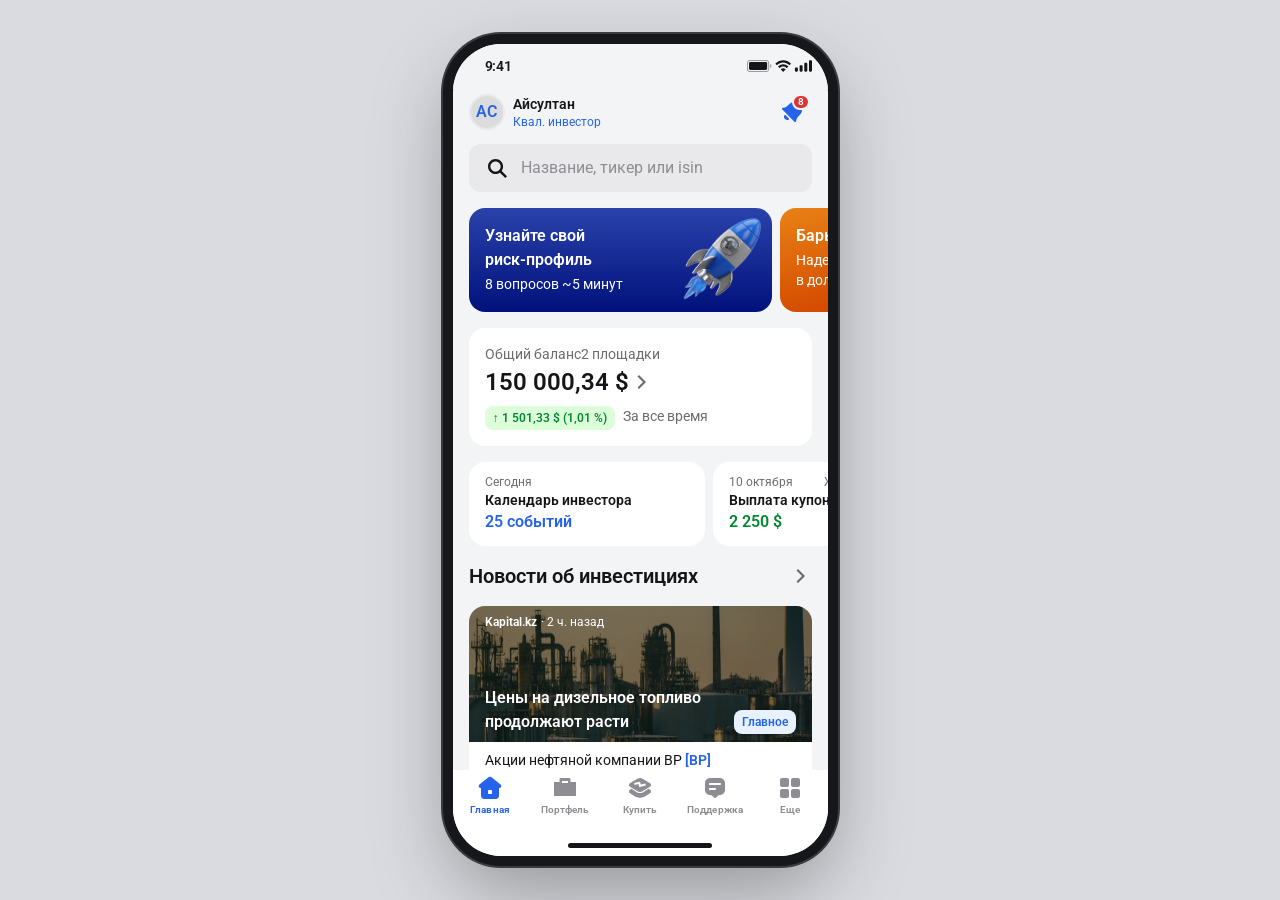
==== index.html @ 7857bdee "Update prototype 2026-11-06 11:50" ====
<!doctype html>
<html lang="ru">
<head>
<meta charset="utf-8">
<meta name="robots" content="noindex, nofollow, noarchive">
<meta name="viewport" content="width=device-width, initial-scale=1, viewport-fit=cover">
<title>N1broker — прототип</title>
<link rel="preconnect" href="https://fonts.googleapis.com">
<link rel="preconnect" href="https://fonts.gstatic.com" crossorigin>
<link href="https://fonts.googleapis.com/css2?family=Roboto:wght@400;600&display=swap" rel="stylesheet">
<link rel="stylesheet" href="styles.css">
</head>
<body>
<div class="phone">
  <div class="statusbar"><span class="time">9:41</span><img src="assets/imgFrame1.svg" width="64.6" height="11.3" alt=""></div>
  <main class="screens" id="screens">
    <section class="screen" id="screen-home"></section>
    <section class="screen" id="screen-portfolio" hidden></section>
    <section class="screen" id="screen-buy" hidden></section>
    <section class="screen cat-page" id="screen-catalog" hidden></section>
    <section class="screen news-page" id="screen-news" hidden></section>
    <section class="screen search-page" id="screen-search" hidden></section>
    <section class="screen art-page" id="screen-article" hidden></section>
    <section class="screen note-page" id="screen-note" hidden></section>
    <section class="screen note-page" id="screen-stock" hidden></section>
    <div class="pf-nav" id="pf-nav" aria-hidden="true"></div>
  </main>
  <nav class="bottomnav"><div class="tabs" id="tabs"></div><div class="home-ind"></div></nav>
  <div class="snack" id="snack" role="status" aria-live="polite" hidden></div>
  <div class="sheet-scrim" id="sheet-scrim" hidden></div>
  <div class="sheet" id="sheet" role="dialog" aria-modal="true" aria-label="Торговая площадка" hidden></div>
</div>
<script src="data.js"></script>
<script src="news-data.js"></script>
<script src="search-data.js"></script>
<script src="buy-data.js"></script>
<script src="catalog-data.js"></script>
<script src="collections-data.js"></script>
<script src="article-data.js"></script>
<script src="note-data.js"></script>
<script src="stock-data.js"></script>
<script src="app.js"></script>
</body>
</html>
---- styles.css ----
/* Ultima tokens (Tokens ~ Ultima, Light). Источник: get_variable_defs узла 95:10583 */
:root {
  --content-primary: #161519;
  --content-secondary: #6b6b70;
  --content-tertiary: #8d8d93;
  --content-action: #2563eb;
  --content-success: #008831;
  --content-negative: #db3434;
  --content-white: #ffffff;
  --bg-main: #ffffff;
  --bg-primary: #f3f4f5;
  --bg-secondary: #e9e9eb;
  --bg-success: #008831;
  --bg-success-light: #dcffd9;
  --bg-negative: #db3434;
  --bg-negative-light: #fff0f0;
  --bg-action-light: #e8f2fe;
  --stroke-primary: #f3f4f5;
  --stroke-secondary: #e9e9eb;
  --purple-light: #f3ebff;
  --magenta-light: #fdecef;
  --darker-60: #12121299;
  --r-xs: 8px; --r-m: 12px; --r-l: 16px; --r-3xl: 32px;
  --p-2xs: 4px; --p-xs: 8px; --p-m: 12px; --p-l: 16px;
}

* { box-sizing: border-box; margin: 0; padding: 0; -webkit-tap-highlight-color: transparent; }
html, body { height: 100%; }
body {
  font-family: 'Roboto', -apple-system, 'Helvetica Neue', Arial, sans-serif;
  color: var(--content-primary);
  background: #d9dbe0;
  display: flex; align-items: center; justify-content: center;
  -webkit-font-smoothing: antialiased;
}
img { display: block; }
button { font: inherit; color: inherit; background: none; border: 0; text-align: inherit; cursor: pointer; }

/* Типографика: Heading/M, Body/*, Caption/S */
.t-h-m  { font: 600 20px/28px Roboto, sans-serif; }
.t-h-l  { font: 600 24px/32px Roboto, sans-serif; }
.t-b-l-sb { font: 600 18px/28px Roboto, sans-serif; }
.t-b-m-sb { font: 600 16px/24px Roboto, sans-serif; }
.t-b-m  { font: 400 16px/24px Roboto, sans-serif; }
.t-b-s-sb { font: 600 14px/20px Roboto, sans-serif; }
.t-b-s  { font: 400 14px/20px Roboto, sans-serif; }
.t-c-s  { font: 400 12px/16px Roboto, sans-serif; }
.t-c-s-sb { font: 600 12px/16px Roboto, sans-serif; }

/* Рамка телефона (ноутбук) */
.phone {
  position: relative; width: 375px; height: 812px; background: var(--bg-primary);
  border-radius: 48px; overflow: hidden;
  box-shadow: 0 0 0 10px #16171a, 0 0 0 12px #3a3b40, 0 30px 80px rgba(0,0,0,.35);
}
.statusbar {
  position: absolute; z-index: 5; top: 0; left: 0; width: 375px; height: 44px;
  display: flex; align-items: center; justify-content: space-between;
  padding: 0 16px 0 32px; background: var(--bg-primary); box-shadow: 0 1px 0 var(--bg-primary);
  transition: background-color .2s ease, box-shadow .2s ease;
}
.phone.hdr-on .statusbar { background: var(--bg-main); box-shadow: 0 1px 0 var(--bg-main); }
.statusbar .time { font: 600 14px/normal -apple-system, 'SF Pro Text', Roboto, sans-serif; letter-spacing: -.28px; }
.screens { position: absolute; inset: 44px 0 86px 0; }
.screen { position: absolute; inset: 0; overflow-y: auto; overflow-x: hidden; scrollbar-width: none; overscroll-behavior: contain; }
.screen::-webkit-scrollbar, .hscroll::-webkit-scrollbar { display: none; }

/* Нажатие */
.tap { transition: opacity .12s; }
.tap:active { opacity: .7; }

/* Горизонтальные ленты */
.hscroll { display: flex; overflow-x: auto; overflow-y: hidden; overscroll-behavior-x: contain; scrollbar-width: none; padding-inline: var(--p-l); }
.hscroll::after { content: ''; flex: 0 0 var(--p-l); margin-left: -1px; } /* правый отступ конца ленты */
.hscroll.dragging { cursor: grabbing; user-select: none; }
.hscroll.dragging * { pointer-events: none; }

/* Profile bar */
.profile-bar { display: flex; align-items: center; justify-content: space-between; padding: 4px 16px; height: 48px; }
.profile-info { display: flex; align-items: center; gap: 8px; }
.avatar { position: relative; width: 36px; height: 36px; }
.avatar img { position: absolute; inset: 0; width: 36px; height: 36px; }
.avatar span { position: absolute; left: 7px; top: 6px; font: 600 16px/24px Roboto; color: var(--content-action); }
.profile-name { font: 600 14px/20px Roboto; white-space: nowrap; }
.profile-role { font: 400 12px/16px Roboto; color: var(--content-action); white-space: nowrap; }
.bell { position: relative; width: 40px; height: 40px; display: flex; align-items: center; justify-content: center; padding: 0 3px; }
.bell img { width: 24px; height: 24px; }
.badge {
  position: absolute; left: 20px; top: 2px; min-width: 18px; height: 16px; padding: 0 4px;
  background: var(--bg-negative); border: 2px solid var(--stroke-primary); border-radius: 12px;
  color: var(--content-white); font: 600 10px/12px Roboto; letter-spacing: .6px; text-align: center; text-transform: uppercase;
}

/* Search */
.search-row { position: sticky; top: 0; z-index: 4; padding: 8px 16px; background: var(--bg-primary); box-shadow: 0 -1px 0 var(--bg-primary), 0 1px 0 var(--bg-primary); }
.search {
  display: flex; align-items: center; gap: 12px; padding: 12px 16px; background: var(--bg-secondary); border-radius: var(--r-m); /* токен поля поиска: BG/Secondary */
}
.search img { width: 24px; height: 24px; flex: none; }
.search input {
  flex: 1; min-width: 0; border: 0; outline: 0; background: none; font: 400 16px/24px Roboto; color: var(--content-primary);
}
.search input::placeholder { color: var(--content-tertiary); opacity: 1; }

/* Banners */
.banners { gap: 8px; padding-block: 8px; }
.main-banner { position: relative; flex: none; width: 303px; height: 104px; border-radius: var(--r-l); overflow: hidden; color: #fff; display: block; }
.main-banner .bg { position: absolute; inset: 0; }
.main-banner .row { position: absolute; inset: 0; display: flex; }
.main-banner .text { flex: 1; min-width: 0; padding: 16px; display: flex; flex-direction: column; gap: 2px; }
.main-banner .text b { font: 600 16px/24px Roboto; width: 180px; }
.main-banner .text span { font: 400 14px/20px Roboto; }
.main-banner .img { width: 96px; height: 104px; padding: 8px; flex: none; display: flex; align-items: center; justify-content: center; }
.main-banner .img div { position: relative; flex: none; width: 96px; height: 96px; overflow: hidden; }
.main-banner .img img { position: absolute; max-width: none; }

/* Cards */
.section-pad { padding: 8px 16px; }
.card { background: var(--bg-main); border-radius: var(--r-l); overflow: hidden; }
.balance { padding: 16px; display: flex; flex-direction: column; gap: 0; width: 100%; text-align: left; }
.balance .l1 { display: flex; justify-content: space-between; color: var(--content-secondary); font: 400 14px/20px Roboto; }
.balance .l2 { display: flex; justify-content: space-between; align-items: center; margin-top: 2px; }
.balance .l3 { margin-top: 8px; }
.balance .l2 img { width: 24px; height: 24px; }
.balance .l3 { display: flex; gap: 8px; align-items: flex-start; }
.balance .l3 .t-b-s { color: var(--content-secondary); }

.tag { display: inline-flex; align-items: center; height: 24px; padding: 4px 8px; border-radius: var(--r-xs); font: 600 12px/16px Roboto; white-space: nowrap; }
.tag.success { background: var(--bg-success-light); color: var(--content-success); }
.tag.negative { background: var(--bg-negative-light); color: var(--content-negative); }
.tag.info { background: var(--bg-action-light); color: var(--content-action); }

.events { gap: 8px; padding-block: 8px; }
.event { flex: none; width: 236px; padding: 12px 16px; display: block; text-align: left; }
.event .m { display: flex; justify-content: space-between; color: var(--content-secondary); font: 400 12px/16px Roboto; white-space: nowrap; }
.event .t { font: 600 14px/20px Roboto; }
.event .v { font: 600 16px/24px Roboto; }

/* Заголовок секции */
.header { display: flex; align-items: center; gap: 8px; padding: 8px 16px; min-height: 44px; width: 100%; text-align: left; }
.header h2 { flex: 1; font: 600 20px/28px Roboto; }
.header img { width: 24px; height: 24px; }

/* Купить */
.menu2 { display: flex; gap: 8px; padding: 8px 16px; }
.mcell { flex: 1; min-width: 0; display: flex; gap: 16px; padding: 12px; text-align: left; align-items: center; }
.mcell b { flex: 1; font: 600 14px/20px Roboto; }
.vb { position: relative; flex: none; width: 48px; height: 48px; }
.vb img { width: 48px; height: 48px; display: block; }
.vb i { position: absolute; left: 12px; top: 12px; width: 24px; height: 24px; background: var(--content-action); -webkit-mask: var(--ic) center / contain no-repeat; mask: var(--ic) center / contain no-repeat; }
.hero-prod { position: relative; display: flex; flex-direction: column; gap: 16px; width: 100%; padding: 16px; border-radius: var(--r-l); overflow: hidden; text-align: left; color: #fff;
  background: linear-gradient(0deg, #000c27, #00030a), #002b50; }
.hero-prod::after { content: ''; position: absolute; inset: 0; background: linear-gradient(to top, #000 20%, rgba(0,0,0,0) 39%); pointer-events: none; }
.hero-prod .art { position: absolute; left: 329.5px; top: -40.5px; width: 178px; height: 252px; max-width: none; transform: scaleX(-1); transform-origin: left top; }
.hero-prod .top, .hero-prod .bot { position: relative; z-index: 2; display: flex; align-items: center; gap: 16px; }
.hero-prod .l, .hero-prod .r { flex: 1; display: flex; flex-direction: column; gap: 2px; }
.hero-prod .r { align-items: flex-end; text-align: right; }
.hero-prod .top b { font: 600 16px/24px Roboto; }
.hero-prod .top span span, .hero-prod .l > span, .hero-prod .r > span { font: 400 14px/20px Roboto; }
.hero-prod .tg { display: flex; align-items: center; gap: 8px; padding: 4px 8px; border-radius: var(--r-xs); background: rgba(255,255,255,.3); font: 600 12px/16px Roboto; white-space: nowrap; }
.hero-prod .tg i { width: 16px; height: 16px; background: #fff; -webkit-mask: var(--ic) center / contain no-repeat; mask: var(--ic) center / contain no-repeat; }
.hero-prod .bot b { flex: 1; text-align: right; font: 600 14px/20px Roboto; }
.buy-chips { gap: 10px; padding-block: 4px; }
.buy-chip { flex: none; padding: 8px 12px; border-radius: var(--r-3xl); background: var(--bg-main); font: 400 14px/20px Roboto; color: var(--content-primary); white-space: nowrap; }
.buy-chip.selected { background: var(--content-action); color: #fff; }
.pc-wrap { padding: 8px 16px; }
.pcard { display: flex; gap: 16px; width: 100%; padding: 16px; text-align: left; }
.pcard .pl .logo, .pcard .pl img.logo { width: 48px; height: 48px; display: block; flex: none; }
.pcard .pl .tile { display: flex; align-items: center; justify-content: center; border-radius: var(--r-m); overflow: hidden; }
.pcard .pl .tile img { width: 100%; height: 100%; object-fit: contain; }
.pcard .pd { flex: 1; min-width: 0; display: flex; flex-direction: column; justify-content: center; gap: 2px; }
.pcard .pd > span { display: flex; justify-content: space-between; gap: 16px; align-items: center; }
.pcard .r1 b { font: 600 16px/24px Roboto; }
.pcard .r1 b.y { color: var(--content-success); white-space: nowrap; }
.pcard .r2 { font: 400 14px/20px Roboto; color: var(--content-secondary); }
.pcard .r2 span:last-child, .pcard .r3 span:last-child { white-space: nowrap; }
.pcard .r3 { font: 400 12px/16px Roboto; color: var(--content-secondary); }
.pcard .r3 .th { color: var(--content-action); }
.recent { padding: 0 16px; }
.recent .list { padding: 8px 0; }

/* Каталог бумаг */
.screen.cat-page { overflow: hidden; background: var(--bg-main); }
.phone.cat-on .statusbar { background: var(--bg-main); box-shadow: 0 1px 0 var(--bg-main); }
.cat-nav { position: absolute; z-index: 4; top: 0; left: 0; right: 0; height: 48px; padding: 12px 16px; display: flex; align-items: center; background: var(--bg-main); }
.cat-nav .back { flex: 1; display: flex; align-items: center; }
.cat-nav .back i { width: 24px; height: 24px; background: var(--content-primary); -webkit-mask: url(assets/chevron-back.svg) center / contain no-repeat; mask: url(assets/chevron-back.svg) center / contain no-repeat; }
.cat-nav .ttl, .cat-nav .rt, .cat-title { will-change: opacity, transform; }
.cat-nav .ttl { flex: 1; text-align: center; font: 600 16px/24px Roboto; white-space: nowrap; opacity: clamp(0, calc((var(--p, 0) - .4) * 1.67), 1); transform: translateY(calc((1 - var(--p, 0)) * 10px)); }
.cat-nav .rt { flex: 1; display: flex; justify-content: flex-end; align-items: center; gap: 8px; font: 600 14px/20px Roboto; color: var(--content-action); opacity: clamp(0, calc((var(--p, 0) - .4) * 1.67), 1); transform: translateY(calc((1 - var(--p, 0)) * 10px)); pointer-events: none; }
.cat-nav .rt i { width: 24px; height: 24px; background: var(--content-action); -webkit-mask: url(assets/catalog/chev-down.svg) center / contain no-repeat; mask: url(assets/catalog/chev-down.svg) center / contain no-repeat; }
.screen.cat-page { --p: 0; }
.cat-nav.on .rt { pointer-events: auto; }
.cat-sticky { position: absolute; z-index: 3; top: 48px; left: 0; right: 0; height: 64px; padding: 8px 16px; background: var(--bg-main);
  transform: translateY(-100%); visibility: hidden; transition: transform .26s cubic-bezier(.2, .8, .2, 1), visibility 0s linear .26s; }
.cat-sticky.show { transform: none; visibility: visible; transition: transform .26s cubic-bezier(.2, .8, .2, 1), visibility 0s; }
.cat-scroll { position: absolute; inset: 0; overflow-y: auto; scrollbar-width: none; overscroll-behavior: contain; }
.cat-scroll::-webkit-scrollbar { display: none; }
.cat-pad { padding-top: 48px; padding-bottom: 88px; }
.cat-title { display: flex; align-items: center; justify-content: space-between; gap: 8px; padding: 0 16px; opacity: clamp(0, calc(1 - var(--p, 0) * 1.4), 1); }
.cat-title h1 { padding: 8px 0; font: 600 24px/32px Roboto; white-space: nowrap; }
.plat-chip { display: flex; align-items: center; gap: 8px; padding: 8px 12px; border-radius: var(--r-3xl); background: var(--bg-primary); font: 400 14px/20px Roboto; color: var(--content-action); white-space: nowrap; }
.plat-chip i { width: 16px; height: 16px; background: var(--content-primary); -webkit-mask: url(assets/catalog/chev-compact.svg) center / contain no-repeat; mask: url(assets/catalog/chev-compact.svg) center / contain no-repeat; }
.cat-search { height: 64px; padding: 8px 16px; display: flex; align-items: center; }
.cat-search .search { width: 100%; }
.cat-chips { gap: 8px; padding-block: 8px; align-items: center; height: 52px; }
.catchip { flex: none; padding: 8px 12px; border-radius: var(--r-3xl); background: var(--bg-primary); font: 400 14px/20px Roboto; color: var(--content-primary); white-space: nowrap; }
.catchip.selected { background: var(--content-action); color: #fff; }
.catchip.ico { display: flex; align-items: center; height: 32px; }
.catchip.ico i { width: 16px; height: 16px; background: var(--content-primary); -webkit-mask: var(--ic) center / contain no-repeat; mask: var(--ic) center / contain no-repeat; }
.catchip.ico.selected i { background: #fff; }
.cat-list { padding: 0 16px; background: var(--bg-main); }
.instr .logo.tile b { font: 600 12px/16px Roboto; letter-spacing: 0; }
.instr .logo.tile:has(> b) { font-size: 12px; }
.cat-float { position: absolute; z-index: 5; left: 0; right: 0; bottom: 0; padding: 12px 24px; display: flex; gap: 8px; pointer-events: none; }
.cat-float button { pointer-events: auto; height: 32px; display: flex; align-items: center; justify-content: center; gap: 4px; padding: 6px 12px 6px 10px; border-radius: var(--r-xs); background: #121212; color: #fff; font: 400 15px/20px -apple-system, 'SF Pro Display', Roboto, sans-serif; letter-spacing: -.24px; white-space: nowrap; }
.cat-float .sort { flex: 1; }
.cat-float i { width: 18px; height: 18px; background: #fff; -webkit-mask: var(--ic) center / contain no-repeat; mask: var(--ic) center / contain no-repeat; }

/* Модальное окно (bottom sheet) */
.sheet-scrim { position: absolute; inset: 0; z-index: 20; background: rgba(18, 18, 18, .8); /* Darker/80 */ opacity: 0; transition: opacity .28s ease; }
.sheet-scrim.open { opacity: 1; }
.sheet { position: absolute; left: 0; right: 0; bottom: 0; z-index: 21; background: var(--bg-main); border-radius: var(--r-l) var(--r-l) 0 0; transform: translateY(100%); transition: transform .32s cubic-bezier(.2, .8, .2, 1); }
.sheet.open { transform: none; }
.sheet[hidden], .sheet-scrim[hidden] { display: none; }
.sh-head { display: flex; align-items: center; gap: 8px; padding: 16px 16px 8px; }
.sh-head h2 { flex: 1; font: 600 20px/28px Roboto; }
.sh-x, .sh-x img { width: 24px; height: 24px; display: block; }
.sh-row { display: flex; align-items: center; gap: 16px; width: 100%; padding: 16px; text-align: left; }
.sh-row > img { width: 48px; height: 48px; flex: none; border-radius: var(--r-m); }
.sh-row .tx { flex: 1; min-width: 0; display: flex; flex-direction: column; gap: 2px; }
.sh-row .tx b { font: 600 16px/24px Roboto; }
.sh-row .tx span { font: 400 14px/20px Roboto; color: var(--content-secondary); }
.radio { flex: none; width: 24px; height: 24px; margin: 0 4px; border-radius: 50%; box-sizing: border-box; border: 2px solid #c6c6cb; background: var(--bg-primary); }
.radio.on { border: 0; background: radial-gradient(circle at center, #fff 0 6px, var(--content-action) 6.5px); } /* макет: синий круг 24 px, белая точка 12 px */
.sh-safe { height: 34px; }
@media (max-width: 500px) { .sh-safe { height: max(8px, env(safe-area-inset-bottom)); } }

/* Шапка портфеля при скролле */
.pf-nav { position: absolute; top: 0; left: 0; right: 0; z-index: 3; height: 48px; padding: 4px 16px; display: flex; align-items: center; background: var(--bg-main);
  transform: translateY(-100%); visibility: hidden; pointer-events: none;
  transition: transform .24s cubic-bezier(.2, .8, .2, 1), visibility 0s linear .24s; }
.pf-nav.show { transform: none; visibility: visible; pointer-events: auto; transition: transform .24s cubic-bezier(.2, .8, .2, 1), visibility 0s; }
.pf-nav .l, .pf-nav .r { flex: 1; display: flex; flex-direction: column; white-space: nowrap; }
.pf-nav .r { align-items: flex-end; }
.pf-nav .c { font: 400 12px/16px Roboto; color: var(--content-secondary); }
.pf-nav .l b { font: 600 16px/24px Roboto; }
.pf-nav .r b { font: 600 14px/20px Roboto; color: var(--content-success); }

/* Поиск */
.screen.search-page { display: flex; flex-direction: column; overflow: hidden; background: var(--bg-main); }
.phone.art-on .statusbar, .phone.search-on .statusbar { background: var(--bg-main); box-shadow: 0 1px 0 var(--bg-main); }
.srch-top { display: flex; align-items: center; gap: 8px; padding: 8px 16px; flex: none; }
.srch-input { flex: 1; min-width: 0; display: flex; align-items: center; gap: 12px; padding: 12px 16px; background: var(--bg-secondary); border: 1px solid var(--content-action); border-radius: var(--r-m); }
.srch-input > img { width: 24px; height: 24px; flex: none; }
.srch-input input { flex: 1; min-width: 0; border: 0; outline: 0; background: none; font: 400 16px/24px Roboto; color: var(--content-primary); caret-color: var(--content-action); -webkit-appearance: none; appearance: none; }
.srch-input input::-webkit-search-cancel-button { display: none; }
.srch-clear { flex: none; width: 24px; height: 24px; display: flex; }
.srch-clear[hidden] { display: none; }
.srch-clear img { width: 24px; height: 24px; }
.srch-cancel { flex: none; font: 600 16px/20px Roboto; color: var(--content-action); }
.srch-body { flex: 1 1 auto; min-height: 0; overflow-y: auto; scrollbar-width: none; padding-bottom: 320px; }
.srch-body::-webkit-scrollbar { display: none; }
.shdr { background: var(--bg-main); padding: 8px 16px; font: 600 16px/24px Roboto; }
.scell { background: var(--bg-main); padding: 0 16px; }
.scell .instr { padding: 16px 0; }
.smsg { background: var(--bg-main); padding: 8px 16px; }
.smsg .box { display: flex; gap: 8px; align-items: flex-start; padding: 16px; background: var(--bg-primary); border-radius: var(--r-l); font: 400 16px/24px Roboto; }
.smsg .box img { width: 24px; height: 24px; flex: none; }
.phone.search-on .bottomnav { display: none; }
.phone.search-on .screens { bottom: 0; }

/* Новости */
.news { margin: 8px 16px; }
.news-hero { position: relative; height: 136px; padding: 8px 16px; display: flex; flex-direction: column; justify-content: space-between; color: #fff; }
.news-hero > img { position: absolute; inset: 0; width: 100%; height: 100%; object-fit: cover; }
.news-hero::before { content: ''; position: absolute; inset: 0; background: rgba(0,0,0,.5); z-index: 1; }
.news-hero > *:not(img) { position: relative; z-index: 2; }
.news-hero .meta { display: flex; gap: 4px; font: 400 12px/16px Roboto; }
.news-hero .meta b { font-weight: 600; }
.news-hero .bottom { display: flex; align-items: flex-end; justify-content: space-between; gap: 8px; }
.news-hero .bottom b { flex: 1; font: 600 16px/24px Roboto; }
.news-lead { padding: 0 16px 8px; }
.news-lead p { padding: 8px 0; margin-bottom: 8px; font: 400 14px/20px Roboto; }
.news-lead p b { font-weight: 600; color: var(--content-action); }
.tags { display: flex; gap: 8px; flex-wrap: wrap; }
.divider { position: relative; height: 0; }
.divider::after { content: ''; position: absolute; left: 16px; right: 16px; top: -.5px; height: 1px; background: var(--stroke-secondary); }
.news-item { display: flex; gap: 8px; padding: 16px; width: 100%; text-align: left; }
.news-item .col { flex: 1; min-width: 0; display: flex; flex-direction: column; gap: 4px; }
.news-item .meta { display: flex; gap: 4px; font: 400 12px/16px Roboto; white-space: nowrap; }
.news-item .meta b { font-weight: 600; color: var(--content-secondary); }
.news-item .meta span { color: var(--content-tertiary); }
.news-item .title { font: 600 16px/24px Roboto; }
.news-item .thumb { flex: none; width: 64px; height: 64px; border-radius: var(--r-m); background: var(--bg-secondary); object-fit: cover; }
.news-item .pad { padding: 0; }

/* Новое от N1broker */
.products { gap: 9px; padding-block: 0 8px; height: 204px; align-items: center; }
.product { position: relative; flex: none; width: 234px; height: 200px; display: block; text-align: left; color: #fff; }
.product .card-bg { position: absolute; left: 0; top: 32px; width: 234px; height: 164px; border-radius: var(--r-l); }
.product .art { position: absolute; left: 0; top: 4px; width: 234px; height: 192px; overflow: hidden; }
.product .art img { position: absolute; max-width: none; transform-origin: left top; }
.product .shade {
  position: absolute; left: 0; top: 84px; width: 234px; height: 112px; border-radius: 0 0 16px 16px;
  background: linear-gradient(0.16deg, #121212 71.7%, rgba(18,18,18,0) 99.7%); display: flex; flex-direction: column; justify-content: flex-end;
}
.product .head { height: 72px; padding: 12px 12px 0; display: flex; align-items: center; gap: 8px; }
.product .head b { flex: 1; min-width: 0; font: 600 16px/24px Roboto; }
.promo-chip { background: var(--bg-success); border-radius: var(--r-3xl); padding: 4px 8px; font: 600 16px/24px Roboto; color: #fff; white-space: nowrap; }
.product .chips, .chips { display: flex; flex-wrap: wrap; gap: 4px; padding: 4px 12px 12px; }
.chip { background: rgba(255,255,255,.3); border-radius: var(--r-3xl); padding: 4px 12px; font: 600 12px/16px Roboto; color: #fff; white-space: nowrap; }

/* Подборки */
.collections { gap: 10px; padding-block: 8px; align-items: flex-start; }
.collection { flex: none; width: 320px; padding: 16px 16px 0; }
.collection h3 { font: 600 18px/28px Roboto; }
.collection .list { padding: 8px 0; }
.instr { display: flex; gap: 16px; padding: 16px 0; width: 100%; text-align: left; }
.instr .logo { width: 48px; height: 48px; flex: none; }
.instr .tile { display: flex; align-items: center; justify-content: center; border-radius: var(--r-m); box-shadow: inset 0 0 0 1px var(--stroke-secondary); overflow: hidden; }
.instr .tile img { width: 100%; height: 100%; object-fit: contain; }
.instr .tile img.inv { filter: invert(1); }
.instr .data { flex: 1; min-width: 0; display: flex; flex-direction: column; justify-content: center; gap: 2px; }
.instr .row { display: flex; justify-content: space-between; gap: 16px; align-items: center; }
.instr .name { font: 600 16px/24px Roboto; overflow: hidden; text-overflow: ellipsis; white-space: nowrap; }
.instr .price { font: 400 16px/24px Roboto; white-space: nowrap; }
.instr .ticker { font: 400 14px/20px Roboto; color: var(--content-secondary); }
.instr .delta { font: 400 14px/20px Roboto; color: var(--content-success); white-space: nowrap; }
.instr .delta.neg { color: var(--content-negative); }

/* Advisory */
.advisories { gap: 10px; padding-bottom: 8px; }
.advisory { position: relative; flex: none; width: 285px; height: 152px; display: block; text-align: left; color: #fff; overflow: hidden; border-radius: 0 0 16px 0; }
.advisory .who { position: absolute; left: 12px; top: 7px; width: 273px; font: 400 12px/16px Roboto; color: var(--content-secondary); white-space: nowrap; overflow: hidden; text-overflow: ellipsis; }
.advisory .bg { position: absolute; left: 0; top: 28px; width: 285px; height: 124px; border-radius: var(--r-l); }
.advisory img { position: absolute; max-width: none; }
.advisory .txt { position: absolute; left: 0; top: 28px; width: 285px; height: 124px; padding: 12px; display: flex; flex-direction: column; justify-content: space-between; border-radius: 0 0 16px 16px; overflow: hidden; }
.advisory .txt b { font: 600 16px/24px Roboto; width: 187px; }
.advisory .txt span { font: 400 12px/16px Roboto; }
.advisory:nth-child(1) .txt span { width: 151px; }

/* Академия */
.academy { gap: 8px; padding-block: 8px; }
.lesson { position: relative; flex: none; width: 234px; height: 182px; border-radius: var(--r-l); overflow: hidden; display: block; text-align: left; }
.lesson .bg { position: absolute; inset: 0; }
.lesson .bg img { position: absolute; max-width: none; }
.lesson .dur { position: absolute; left: 12px; top: 12px; background: var(--darker-60); color: #fff; border-radius: var(--r-3xl); padding: 4px 12px; font: 600 12px/16px Roboto; }
.lesson .ttl { position: absolute; left: 0; right: 0; bottom: 0; height: 72px; padding: 12px; display: flex; align-items: center; background: var(--bg-main); font: 600 16px/24px Roboto; }

/* Нижняя навигация */
.bottomnav { position: absolute; z-index: 5; left: 0; bottom: 0; width: 100%; height: 86px; background: var(--bg-main); }
.tabs { display: flex; padding: 2px 0; }
.tab { width: 75px; display: flex; flex-direction: column; align-items: center; gap: 4px; padding: 4px 0; color: var(--content-tertiary); font: 600 10px/12px Roboto; letter-spacing: .1px; }
.tab i { display: block; width: 24px; height: 24px; background: currentColor; -webkit-mask: var(--ic) center / contain no-repeat; mask: var(--ic) center / contain no-repeat; }
.tab.active { color: var(--content-action); }
.home-ind { position: absolute; bottom: 8px; left: 50%; width: 144px; height: 5px; margin-left: -72px; border-radius: 999px; background: var(--content-primary); }
.instr .tile img.nvidia { object-fit: cover; object-position: 0 50%; }
.instr .tile img.nvidia { object-position: 0 50%; transform: scale(1.12); transform-origin: 0 50%; }
.instr .tile img.kap { object-fit: cover; object-position: 50% 0; transform: scale(1.75); transform-origin: 50% 10%; }
.instr .tile img.aira { filter: brightness(1.4); transform: scale(2.3); transform-origin: 6% 50%; }

/* Новости */
.screen.news-page { display: flex; flex-direction: column; overflow: hidden; }
.navbar { display: flex; align-items: center; justify-content: space-between; height: 48px; padding: 12px 16px; flex: none; }
.navbar b { flex: 1; text-align: center; font: 600 16px/24px Roboto; }
.navbar .back { flex: 1; display: flex; align-items: center; }
.navbar .sp { flex: 1; }
.navbar .back i { display: block; width: 24px; height: 24px; background: var(--content-primary); -webkit-mask: url(assets/chevron-back.svg) center / contain no-repeat; mask: url(assets/chevron-back.svg) center / contain no-repeat; }
.news-scroll { flex: 1 1 auto; min-height: 0; overflow-y: auto; scrollbar-width: none; overscroll-behavior: contain; }
.news-scroll::-webkit-scrollbar { display: none; }
.news-scroll > :last-child { margin-bottom: var(--home); }
.chiprow { gap: 8px; padding-block: 8px; }
.chip-tab { flex: none; padding: 8px 12px; border-radius: var(--r-3xl); background: var(--bg-main); font: 400 14px/20px Roboto; color: var(--content-primary); white-space: nowrap; }
.chip-tab.selected { background: var(--content-action); color: #fff; }
.nlist { display: flex; flex-direction: column; gap: 8px; padding: 8px 16px; }
.nbig { border-radius: var(--r-l); display: block; width: 100%; text-align: left; }
.nbig .news-hero { height: 136px; overflow: hidden; }
.nlead { padding: 0 16px 8px; }
.leadbox { position: relative; margin: 8px 0 0; max-height: 60px; overflow: hidden; font: 400 14px/20px Roboto; }
.leadbox .t b { font-weight: 600; color: var(--content-action); }
.leadbox .more { position: absolute; right: 0; bottom: 0; padding-left: 14px; background: linear-gradient(90deg, rgba(255,255,255,0), #fff 14px); white-space: nowrap; }
.leadbox .more i { font-style: normal; color: var(--content-primary); }
.leadbox .more u { text-decoration: none; color: var(--content-action); }
.leadbox.short { max-height: none; }
.leadbox.short .more { position: static; padding: 0; background: none; }
.leadbox.short .more i { display: none; }
.nlead .tags { margin-top: 16px; }
.nsmall { background: var(--bg-main); border-radius: var(--r-l); }
.screen[hidden] { display: none !important; }
.phone.no-tabs .tabs { display: none; }
.phone { --home: 34px; } /* высота зоны индикатора «Домой» */
.phone.no-tabs .bottomnav { height: 34px; background: transparent; pointer-events: none; } /* без таб-бара зона под индикатором прозрачна — контент уходит под неё */
.phone.no-tabs .screens { bottom: 0; }
.phone.no-tabs .cat-list { padding-bottom: var(--home); }
.phone.no-tabs .cat-float { padding-bottom: calc(12px + var(--home)); }

/* Портфель */
.pf-balance { display: block; width: 100%; padding: 16px; text-align: left; }
.pf-balance .top { display: flex; justify-content: space-between; align-items: flex-start; }
.pf-balance .meta { display: flex; align-items: center; gap: 8px; margin-top: 8px; }
.pf-balance .meta .t-b-s { color: var(--content-action); }
.cur-chip { display: flex; align-items: center; gap: 4px; padding: 4px 12px; background: var(--bg-primary); border-radius: var(--r-l); font: 600 18px/28px Roboto; color: var(--content-action); }
.cur-chip i, .pf-head .plat i { display: block; width: 16px; height: 16px; background: currentColor; -webkit-mask: url(assets/imgChevronForwardM.svg) center / contain no-repeat; mask: url(assets/imgChevronForwardM.svg) center / contain no-repeat; }
.cur-chip i { transform: rotate(90deg); color: var(--content-primary); }
.actions { display: flex; justify-content: space-between; padding: 12px 32px; }
.abtn { display: flex; flex-direction: column; align-items: center; gap: 8px; }
.abtn .b { width: 48px; height: 48px; padding: 12px; border-radius: var(--r-l); background: var(--bg-main); display: flex; }
.abtn.primary .b { background: var(--content-action); }
.abtn .b i { width: 24px; height: 24px; background: var(--content-primary); -webkit-mask: var(--ic) center / contain no-repeat; mask: var(--ic) center / contain no-repeat; }
.abtn.primary .b i { background: #fff; }
.abtn span { font: 600 14px/20px Roboto; }
.pf-card { padding: 16px; margin: 8px 16px; }
.pf-head { display: flex; flex-direction: column; gap: 4px; width: 100%; text-align: left; }
.pf-head .r1 { display: flex; justify-content: space-between; align-items: flex-start; }
.pf-head .r1 b { font: 600 18px/28px Roboto; }
.pf-head .plat { display: flex; justify-content: space-between; align-items: center; color: var(--content-secondary); font: 400 14px/20px Roboto; }
.pf-card .list { padding: 8px 0; }
.instr .logo.sq { border-radius: var(--r-m); overflow: hidden; background: var(--bg-secondary); }
.instr .logo.sq img { width: 100%; height: 100%; object-fit: cover; }
.instr .logo.sq img.zoom { transform: scale(1.32); }
.instr .logo.sq img.pad { object-fit: contain; }
.pf-card .instr.extra { display: none; }
.pf-card.open .instr.extra { display: flex; }
.news-item .thumb.sq { display: block; border-radius: var(--r-m); overflow: hidden; background: var(--bg-secondary); }
.news-item .thumb.sq img { width: 100%; height: 100%; object-fit: cover; }
.news-item .thumb.sq img.zoom { transform: scale(1.32); }
.news-item .thumb.tile { display: block; padding: 0; overflow: hidden; border-radius: var(--r-m); }
.news-item .thumb.tile .logo { display: flex; align-items: center; justify-content: center; width: 64px; height: 64px; box-shadow: inset 0 0 0 1px var(--stroke-secondary); }
.news-item .thumb.tile .logo img { width: 100%; height: 100%; object-fit: contain; }
.news-item .thumb.tile .logo img.inv { filter: invert(1); }
.news-item .thumb.tile .logo img.nvidia { object-fit: cover; object-position: 0 50%; transform: scale(1.12); transform-origin: 0 50%; }
.news-item .thumb.tile .logo img.kap { object-fit: cover; object-position: 50% 0; transform: scale(1.75); transform-origin: 50% 10%; }
.curs { padding-bottom: 16px; display: flex; flex-direction: column; }
.cur-row { display: flex; align-items: center; gap: 12px; margin: 4px 0; padding: 8px 12px; background: var(--bg-primary); border-radius: var(--r-l); width: 100%; text-align: left; }
.cur-row img { width: 24px; height: 24px; border-radius: 50%; object-fit: cover; flex: none; }
.cur-row b { flex: 1; font: 600 14px/20px Roboto; }
.cur-row span { font: 400 14px/20px Roboto; }
.more-btn { display: block; width: 100%; height: 40px; border-radius: var(--r-xs); background: var(--bg-action-light); color: var(--content-action); font: 600 14px/20px Roboto; text-align: center; }
.pf-news .header { padding-top: 8px; }

/* На телефоне: без рамки и без нарисованного статус-бара; колонка на весь экран,
   таб-бар — элемент потока (не накладывается на контент) */
@media (max-width: 500px) {
  body { background: var(--bg-primary); display: block; }
  .phone { position: fixed; inset: 0; width: auto; height: auto; border-radius: 0; box-shadow: none;
           display: flex; flex-direction: column; padding-top: env(safe-area-inset-top); }
  .statusbar, .home-ind { display: none; }
  .phone::before { content: ''; position: absolute; z-index: 6; top: 0; left: 0; right: 0; height: env(safe-area-inset-top); background: var(--bg-primary); }
  .phone.hdr-on::before, .phone.cat-on::before, .phone.search-on::before, .phone.art-on::before { background: var(--bg-main); }
  .screens { position: relative; inset: auto; flex: 1 1 auto; min-height: 0; width: 100%; }
  .screen { -webkit-overflow-scrolling: touch; }
  .bottomnav { position: relative; flex: none; height: auto; padding-bottom: env(safe-area-inset-bottom); }
  .phone.no-tabs .screens { bottom: auto; }
  .phone.search-on .screens { bottom: auto; }
  .phone { --home: env(safe-area-inset-bottom, 0px); }
  .phone.no-tabs .bottomnav { position: absolute; left: 0; right: 0; bottom: 0; height: env(safe-area-inset-bottom, 0px); padding-bottom: 0; }
  .tabs { justify-content: space-around; }
  .tab { width: 20%; }
  html { background: var(--bg-primary); }
  html.hdr-on, html.hdr-on body { background: var(--bg-main); }
}

/* Новости на Главной/в Портфеле: большая карточка + отдельные карточки */
.news-herowrap { padding: 8px 16px; }
.news-herocard { display: block; width: 100%; text-align: left; padding-bottom: 8px; }
.news-lead p .rd { color: var(--content-action); }
.news-cards { display: flex; flex-direction: column; gap: 8px; padding: 0 16px; }

/* Детальная новость */
.screen.art-page { display: flex; flex-direction: column; overflow: hidden; background: var(--bg-main); }
.art-nav { flex: none; height: 48px; padding: 12px 16px; display: flex; align-items: center; justify-content: space-between; }
.art-nav .back i, .art-nav .share i { display: block; width: 24px; height: 24px; background: var(--content-primary); -webkit-mask: url(assets/chevron-back.svg) center / contain no-repeat; mask: url(assets/chevron-back.svg) center / contain no-repeat; }
.art-nav .share i { -webkit-mask-image: url(assets/article/share.svg); mask-image: url(assets/article/share.svg); }
.art-scroll { flex: 1 1 auto; min-height: 0; overflow-y: auto; scrollbar-width: none; overscroll-behavior: contain; padding-bottom: calc(16px + var(--home)); }
.art-scroll::-webkit-scrollbar { display: none; }
.art-hero { margin: 8px 16px; height: 171px; border-radius: var(--r-l); overflow: hidden; position: relative; }
.art-hero img { width: 100%; height: 100%; object-fit: cover; display: block; }
.art-src { display: flex; gap: 16px; padding: 16px 32px 16px 16px; align-items: center; }
.art-src .logo { width: 48px; height: 48px; flex: none; border-radius: var(--r-m); overflow: hidden; display: flex; align-items: center; justify-content: center; }
.art-src div b { display: block; font: 600 16px/24px Roboto; }
.art-src div span { display: block; font: 400 14px/20px Roboto; color: var(--content-secondary); }
.art-tags { display: flex; flex-wrap: wrap; gap: 10px; padding: 8px 16px; }
.art-tag { padding: 4px 8px; border-radius: 8px; background: var(--bg-secondary); font: 400 14px/20px Roboto; color: var(--content-primary); white-space: nowrap; }
.art-tag.info { background: #e8f2fe; color: var(--content-action); }
.art-title { padding: 8px 16px; font: 600 24px/32px Roboto; }
.art-body { padding: 8px 16px; font: 400 16px/24px Roboto; }
.art-body p { margin: 0 0 24px; }
.art-body p:last-child { margin-bottom: 0; }
.art-body p b { font-weight: 600; color: var(--content-action); }
.art-h { padding: 8px 16px; font: 600 18px/28px Roboto; }
.art-rel { padding: 0 16px; }

/* Снекбар */
.snack { position: absolute; z-index: 15; left: 16px; right: 16px; bottom: 94px; opacity: 0; transform: translateY(12px); transition: opacity .22s ease, transform .22s ease; pointer-events: none; }
.snack.open { opacity: 1; transform: none; pointer-events: auto; }
.snack[hidden] { display: none; }
.sn-box { display: flex; align-items: center; gap: 8px; padding: 16px; border-radius: var(--r-l); background: #121212; color: #fff; }
.sn-body { flex: 1; min-width: 0; display: flex; gap: 8px; align-items: flex-start; }
.sn-timer { position: relative; flex: none; width: 24px; height: 24px; display: block; }
.sn-timer svg { display: block; }
.sn-timer b { position: absolute; inset: 0; display: flex; align-items: center; justify-content: center; font: 600 12px/16px Roboto; color: #fff; }
.sn-text { flex: 1; font: 400 16px/24px Roboto; }
.sn-act { flex: none; font: 600 16px/20px Roboto; color: var(--content-negative); white-space: nowrap; }

/* Страница структурной ноты (Figma 106:27505 · 130:31357 · 130:31714) */
.screen.note-page { display: flex; flex-direction: column; overflow: hidden; background: var(--bg-primary); }
.note-nav { flex: none; display: flex; align-items: center; justify-content: space-between; height: 48px; padding: 12px 16px; }
.note-nav b { flex: none; text-align: center; font: 600 16px/24px Roboto; white-space: nowrap; }
.note-nav .back { flex: 1; display: flex; align-items: center; }
.note-nav .sp { flex: 1; }
.note-nav .back i { display: block; width: 24px; height: 24px; background: var(--content-primary); -webkit-mask: url(assets/chevron-back.svg) center / contain no-repeat; mask: url(assets/chevron-back.svg) center / contain no-repeat; }
.note-scroll { flex: 1 1 auto; min-height: 0; overflow-y: auto; scrollbar-width: none; overscroll-behavior: contain; padding-bottom: 24px; }
.note-scroll::-webkit-scrollbar { display: none; }
.note-buy { flex: none; padding: 12px 16px calc(12px + var(--home)); background: var(--bg-primary); }
.note-buy button { display: flex; align-items: center; justify-content: center; text-align: center; width: 100%; height: 56px; border-radius: var(--r-m); background: var(--bg-success); color: #fff; font: 600 16px/20px Roboto; }
.note-hero { padding: 8px 16px; }
.note-hero > div { position: relative; aspect-ratio: 343 / 176; border-radius: 16px; overflow: hidden; background: #02050f; } /* растёт вместе с шириной экрана, углы всегда скруглены */
.note-hero img { position: absolute; inset: 0; width: 100%; height: 100%; object-fit: cover; }
.note-chips { position: sticky; top: 0; z-index: 3; display: flex; gap: 8px; align-items: center; height: 52px; padding: 8px 16px; background: var(--bg-primary); overflow-x: auto; scrollbar-width: none; }
.note-chips::-webkit-scrollbar { display: none; }
.note-chip, .st-chip { flex: none; padding: 8px 12px; border-radius: 32px; background: var(--bg-main); font: 400 14px/20px Roboto; color: var(--content-primary); white-space: nowrap; }
.note-chip.selected, .st-chip.selected { background: var(--bg-action-base, var(--content-action)); color: #fff; }
.note-pad { padding: 8px 16px; }
.note-card { background: var(--bg-main); border-radius: var(--r-l); padding: 8px 0 16px; }
.note-card h3 { margin: 0; padding: 8px 16px; font: 600 18px/28px Roboto; }
.note-card h3.ok { color: var(--content-success); }
.note-author { display: flex; gap: 16px; align-items: center; padding: 16px; background: var(--bg-main); border-radius: var(--r-l); }
.note-author img { width: 48px; height: 48px; flex: none; border-radius: var(--r-m); }
.note-author span { display: block; font: 400 13px/16px Roboto; color: var(--content-secondary); }
.note-author b { display: block; font: 600 16px/24px Roboto; }
.nc-text { padding: 0 16px; font: 400 16px/24px Roboto; }
.nc-text p { margin: 0 0 24px; }
.nc-text p:last-child { margin: 0; }
.note-hs { gap: 10px; padding-block: 8px; align-items: stretch; }
.note-card.pc { flex: none; width: 299px; }
.nl-item { display: flex; gap: 8px; align-items: flex-start; padding: 8px 16px; }
.nl-item .ic { flex: none; height: 24px; display: flex; align-items: center; }
.nl-item img { width: 16px; height: 16px; display: block; }
.nl-item p { margin: 0; flex: 1; min-width: 0; font: 400 14px/20px Roboto; }
.note-more { padding-bottom: 8px; }
.nm-head { display: flex; align-items: center; gap: 8px; width: 100%; text-align: left; padding: 0 16px 0 0; }
.nm-head h3 { flex: 1; }
.nm-head i { flex: none; width: 24px; height: 24px; background: var(--content-primary); -webkit-mask: url(assets/note/chev-down.svg) center / contain no-repeat; mask: url(assets/note/chev-down.svg) center / contain no-repeat; transition: transform .2s; }
.note-more.open .nm-head i { transform: rotate(180deg); }
.nm-body { display: grid; grid-template-rows: 0fr; transition: grid-template-rows .25s ease; }
.nm-body > div { overflow: hidden; padding: 0 16px; font: 400 16px/24px Roboto; }
.note-more.open .nm-body { grid-template-rows: 1fr; }
.nm-body p { margin: 0 0 24px; }
.nm-body h4 { margin: 0 0 8px; font: 600 16px/24px Roboto; }
.nm-body > div > :last-child { margin-bottom: 8px; }
.nm-body > div > :first-child { margin-top: 8px; }
.note-msg { display: flex; gap: 8px; align-items: flex-start; padding: 12px 16px; background: var(--bg-main); border-radius: var(--r-l); }
.note-msg img { width: 24px; height: 24px; flex: none; }
.note-msg p { margin: 0; flex: 1; font: 400 14px/20px Roboto; }
.note-card.sum { padding: 0; overflow: hidden; }
.sum-tbl { padding: 16px; display: flex; flex-direction: column; gap: 12px; }
.sum-row { display: grid; grid-template-columns: 85px 1fr auto; align-items: center; padding: 0; font: 400 16px/24px Roboto; }
.sum-row.hd { font: 400 12px/16px Roboto; color: var(--content-secondary); }
.sum-row .tk { display: flex; gap: 8px; align-items: center; font-weight: 600; }
.sum-row .tk img { width: 16px; height: 16px; flex: none; border-radius: 50%; }
.sum-row .pr { text-align: right; white-space: nowrap; }
.note-h2 { margin: 0; padding: 8px 16px; font: 600 20px/28px Roboto; }
.note-card.etf { padding: 8px 0 16px; }
.note-card.etf .instr { padding: 16px; }
.note-card.etf p { margin: 0; padding: 0 16px; font: 400 14px/20px Roboto; }
.note-card.prm { padding: 8px 0; display: flex; flex-direction: column; gap: 8px; }
.prm-row { display: flex; gap: 16px; align-items: flex-start; padding: 8px 16px; font-size: 16px; line-height: 24px; }
.prm-row span { flex: none; width: 164px; font-weight: 400; }
.prm-row b { flex: 1; min-width: 0; text-align: right; font-weight: 600; }
.note-doc { display: flex; gap: 16px; align-items: center; width: 100%; padding: 16px; background: var(--bg-main); border-radius: var(--r-l); text-align: left; }
.note-doc img { width: 24px; height: 24px; flex: none; display: block; }
.note-doc b { flex: 1; min-width: 0; font: 600 16px/24px Roboto; }
.note-pad.accs { display: flex; flex-direction: column; gap: 10px; }
.note-card.note-acc { padding: 8px 0; }
.na-head { display: flex; gap: 8px; align-items: center; width: 100%; padding: 8px 16px; text-align: left; }
.na-head b { flex: 1; min-width: 0; font: 600 16px/24px Roboto; }
.na-head i { flex: none; width: 24px; height: 24px; background: var(--content-primary); -webkit-mask: url(assets/note/chev-down.svg) center / contain no-repeat; mask: url(assets/note/chev-down.svg) center / contain no-repeat; transition: transform .2s; }
.note-acc.open .na-head i { transform: rotate(180deg); }
.na-body { display: grid; grid-template-rows: 0fr; transition: grid-template-rows .25s ease; }
.na-body p { overflow: hidden; margin: 0; padding: 0 16px; font: 400 14px/20px Roboto; }
.note-acc.open .na-body { grid-template-rows: 1fr; }
.note-acc.open .na-body p { padding-bottom: 8px; }

/* Вкладка «Обзор» (Figma 106:27505) */
.note-media { display: flex; gap: 8px; }
.note-fact { display: flex; gap: 16px; align-items: center; padding: 16px; background: var(--bg-main); border-radius: var(--r-l); text-align: left; width: 100%; }
.note-media .note-fact { flex: 1; min-width: 0; padding: 12px; gap: 12px; align-items: center; }
.note-fact > img { width: 24px; height: 24px; flex: none; }
.note-fact b { display: block; font: 600 16px/24px Roboto; }
.note-fact span { display: block; font: 400 13px/16px Roboto; color: var(--content-secondary); }
.note-kpi { display: flex; gap: 8px; align-items: stretch; }
.kpi { background: var(--bg-main); border-radius: var(--r-l); padding: 12px 16px; display: flex; flex-direction: column; justify-content: space-between; gap: 8px; min-width: 0; }
.kpi.y { width: 139px; flex: none; gap: 2px; justify-content: flex-start; }
.kpi:not(.y) { flex: 1; }
.kpi span { display: block; font: 400 12px/16px Roboto; }
.kpi b { display: block; font: 600 16px/24px Roboto; }
.kpi .fl { display: flex; gap: 8px; align-items: center; }
.kpi .fl img { width: 16px; height: 16px; flex: none; }
.kpi .fl span { color: var(--content-secondary); white-space: nowrap; }
.kpi .bars { display: flex; gap: 4px; padding: 4px 0; width: 100%; max-width: 168px; }
.kpi .bars i { flex: 1; height: 4px; border-radius: 2px; background: var(--bg-secondary); }
.kpi .bars i.on { background: var(--content-success); }
.note-card.how { padding: 8px 0 0; }
.how-row { padding: 8px 16px; }
.how-row:first-child { padding-top: 16px; }
.how-row b { display: block; font: 600 16px/24px Roboto; }
.how-row span { display: block; margin-top: 2px; font: 400 13px/16px Roboto; color: var(--content-secondary); }
.how-note { margin: 0; padding: 8px 16px 16px; font: 400 13px/16px Roboto; color: var(--content-secondary); }
.how-note a { color: var(--content-action); }
.note-card.scen { padding: 8px 0; display: flex; flex-direction: column; gap: 8px; }
.sc-h { display: flex; align-items: center; padding-right: 16px; }
.sc-h h3 { flex: 1; }
.tag-xs { flex: none; padding: 4px 8px; border-radius: 8px; font: 600 12px/16px Roboto; white-space: nowrap; }
.tag-xs.info { background: #e8f2fe; color: var(--content-action); }
.tag-xs.success { background: var(--bg-success-light, #dcffd9); color: var(--content-success); }
.tag-xs.negative { background: #fff0f0; color: var(--content-negative); }
.sc-t { margin: 0; padding: 0 16px 8px; font: 400 14px/20px Roboto; }
.sc-chart { padding: 8px 16px; }
.sc-chart .ct { font: 400 12px Roboto; fill: #8d8d93; }
.sc-chart .ct.r { fill: var(--content-negative); }
.sc-leg { display: flex; gap: 12px; margin-top: 10px; font: 400 12px/16px Roboto; color: var(--content-secondary); }
.sc-leg span { display: flex; gap: 4px; align-items: center; }
.sc-leg i { width: 8px; height: 8px; border-radius: 50%; }
.sc-sum { display: flex; gap: 16px; padding: 8px 16px; margin-top: auto; }
.sc-sum > div { flex: 1; min-width: 0; }
.sc-sum .r { text-align: right; }
.sc-sum span { display: block; font: 400 12px/16px Roboto; color: var(--content-secondary); }
.sc-sum b { display: block; font: 600 14px/20px Roboto; white-space: nowrap; }
.sc-sum b.success { color: var(--content-success); }
.sc-sum b.warning { color: var(--content-warning, #bb5900); }
.scen-note { margin: 0; padding: 8px 24px; font: 400 12px/16px Roboto; color: var(--content-secondary); }

/* Детальная новость про электроэнергию (Figma 154:15278 / 154:15644): блок «Связанные идеи» */
.art-pad { padding: 8px 16px; }
.art-idea { background: #e8f2fe; border-radius: var(--r-l); padding: 0 0 16px; display: flex; flex-direction: column; gap: 8px; overflow: hidden; cursor: pointer; }
.ai-img { position: relative; height: 120px; background: #d9d9d9; overflow: hidden; }
.ai-img img { position: absolute; width: 102.51%; height: 150.35%; left: -1.26%; top: -.35%; max-width: none; }
.ai-stats { display: flex; gap: 0; padding: 0 16px; }
.ai-stats > div { flex: 1; min-width: 0; height: 56px; display: flex; flex-direction: column; justify-content: center; gap: 2px; }
.ai-stats span { font: 400 13px/16px Roboto; color: var(--content-secondary); white-space: nowrap; }
.ai-stats b { font: 600 16px/24px Roboto; white-space: nowrap; }
.ai-body { display: flex; flex-direction: column; } /* показатели и текст — одним блоком, без зазора (как в макете) */
.ai-body > p { margin: 0; padding: 8px 16px; font: 400 16px/24px Roboto; }
.art-btn { margin: 0 16px; height: 40px; border-radius: var(--r-xs); background: var(--content-action); color: #fff; font: 600 14px/20px Roboto; display: flex; align-items: center; justify-content: center; width: calc(100% - 32px); }

/* Снекбар-подсказка «Есть связанная идея» (Figma 154:15930) */
.screen.art-page { position: absolute; }
.art-promo { position: absolute; left: 0; right: 0; bottom: var(--home); padding: 8px 16px; z-index: 4; pointer-events: none; transform: translateY(calc(100% + var(--home) + 8px)); opacity: 0; transition: transform .32s cubic-bezier(.2,.8,.2,1), opacity .2s; }
.art-promo.show { transform: none; opacity: 1; pointer-events: auto; }
.ap-box { display: flex; align-items: center; gap: 8px; padding: 16px; background: #121212; border-radius: var(--r-l); color: #fff; }
.ap-box > img { width: 24px; height: 24px; flex: none; align-self: flex-start; }
.ap-t { flex: 1; min-width: 0; }
.ap-t b { display: block; font: 600 16px/24px Roboto; }
.ap-t span { display: block; font: 400 14px/20px Roboto; }
.ap-act { flex: none; font: 600 16px/20px Roboto; color: var(--content-action); }

/* Подборки: «Показать все», промо-баннеры, «Лидеры по ROI», «Портфели великих» (Figma 158:16502 · 158:17256 · 158:17492) */
.collection { padding-bottom: 0; }
.coll-more { padding: 8px 0; }
.collection .instr.extra { display: none; }
.collection.open .instr.extra { display: flex; }
.instr .tile.txt b { font: 700 12px/16px Roboto; letter-spacing: -.2px; }
.promos { gap: 8px; padding-block: 8px; align-items: center; }
.promo { position: relative; flex: none; width: 234px; height: 182px; border-radius: var(--r-l); overflow: hidden; text-align: left; display: block; }
.p-img { position: absolute; max-width: none; }
.p-svg { position: absolute; left: 50%; top: 34px; width: 120px; height: 92px; transform: translateX(-50%); }
.p-top { position: absolute; left: 0; right: 0; top: 0; display: flex; align-items: center; justify-content: space-between; padding: 12px; }
.p-cnt { padding: 4px 12px; border-radius: var(--r-3xl); background: rgba(18,18,18,.6); color: #fff; font: 600 12px/16px Roboto; white-space: nowrap; }
.p-logos { display: flex; align-items: center; padding: 4px 2px; }
.p-logos > span { flex: none; width: 24px; height: 24px; margin-right: -8px; border-radius: 50%; background: #fff; overflow: hidden; display: flex; align-items: center; justify-content: center; box-sizing: border-box; border: 1px solid var(--stroke-secondary); }
.p-logos img { width: 100%; height: 100%; object-fit: contain; }
.p-logos .inv { filter: invert(1); }
.p-logos .more { margin-right: 0; width: auto; min-width: 24px; padding: 0 2px; color: var(--content-primary); font: 600 10px/12px Roboto; letter-spacing: .6px; text-transform: uppercase; }
.p-txt { position: absolute; left: 0; right: 0; bottom: 0; height: 72px; padding: 0 12px; background: var(--bg-main); display: flex; flex-direction: column; justify-content: center; gap: 2px; }
.p-txt > * { flex: none; }
.p-txt b { font: 600 16px/24px Roboto; white-space: nowrap; overflow: hidden; text-overflow: ellipsis; }
.p-txt span { font: 400 12px/16px Roboto; display: -webkit-box; -webkit-line-clamp: 2; -webkit-box-orient: vertical; overflow: hidden; }
.header.sub-h { flex-direction: column; align-items: flex-start; gap: 0; min-height: 66px; }
.header.sub-h h2 { flex: none; }
.header.sub-h p { font: 400 14px/20px Roboto; color: var(--content-secondary); }
.greats { gap: 10px; padding-block: 0 8px; }
.great { position: relative; flex: none; width: 285px; height: 152px; overflow: hidden; display: block; text-align: left; color: #fff; }
.great .g-bg { position: absolute; left: 0; top: 28px; width: 285px; height: 124px; border-radius: var(--r-l); }
.great .g-img { position: absolute; max-width: none; pointer-events: none; }
.great .g-txt { position: absolute; left: 0; top: 28px; width: 285px; height: 124px; padding: 12px; display: flex; flex-direction: column; justify-content: space-between; }
.great .g-txt > div { display: flex; flex-direction: column; width: 187px; }
.great b { font: 600 16px/24px Roboto; white-space: nowrap; }
.great .g-txt span { font: 600 14px/20px Roboto; }
.great p { width: 151px; font: 400 12px/16px Roboto; }
.p-logos > span:last-child { margin-right: 0; }

/* Иконки бумаг — единая форма «сквиркл» как у логотипов из макета (Kaspi, Halyk): маска + обводка stroke-secondary */
.instr .logo, .pcard .pl .logo, .pcard .pl .tile { -webkit-mask: url(assets/squircle.svg) center / 100% 100% no-repeat; mask: url(assets/squircle.svg) center / 100% 100% no-repeat; }
.instr .logo.tile, .instr .logo.sq, .pcard .pl .tile { position: relative; border-radius: 0; box-shadow: none; }
.instr .logo.tile::after, .instr .logo.sq::after, .pcard .pl .tile::after { content: ''; position: absolute; inset: 0; background: url(assets/squircle-ring.svg) center / 100% 100% no-repeat; pointer-events: none; }

.p-txt b { white-space: normal; display: -webkit-box; -webkit-line-clamp: 2; -webkit-box-orient: vertical; overflow: hidden; }

/* Страница ноты: условия, идея продукта, график выплат (Figma 130:33652 · 168:18669 · 165:18415 · 168:18830) */
.cond-grid { position: relative; padding: 8px 16px; display: flex; flex-direction: column; gap: 8px; }
.cond-r1, .cond-r { display: flex; gap: 8px; align-items: stretch; }
.cond { flex: 1 1 0; min-width: 0; background: var(--bg-main); border-radius: var(--r-l); padding: 12px 16px; display: flex; flex-direction: column; justify-content: space-between; gap: 0; text-align: left; }
.cond.y { flex: none; width: 139px; justify-content: flex-start; gap: 2px; }
.cond > div:first-child { display: flex; flex-direction: column; gap: 2px; }
.cond .lb { display: flex; align-items: center; justify-content: space-between; gap: 8px; }
.cond .lb span { font: 400 14px/20px Roboto; color: var(--content-secondary); white-space: nowrap; }
.cond .lb .ci { width: 16px; height: 16px; flex: none; background: var(--content-secondary); -webkit-mask: url(assets/note/info-circle.svg) center / contain no-repeat; mask: url(assets/note/info-circle.svg) center / contain no-repeat; }
.cond.open .lb .ci { background: var(--content-action); }
.cond b { display: block; font: 600 16px/24px Roboto; }
.cond .fl { display: flex; gap: 8px; align-items: center; }
.cond .fl img { width: 16px; height: 16px; flex: none; }
.cond .fl span { font: 400 12px/16px Roboto; color: var(--content-secondary); white-space: nowrap; }
.cond .bars { display: flex; gap: 4px; padding: 4px 0; width: 168px; max-width: 100%; }
.cond .bars i { flex: 1; height: 4px; border-radius: 2px; background: var(--bg-secondary); }
.cond .bars i.on { background: var(--content-success); }
.note-card.idea-s { padding: 8px 0; }
.idea-s h3 { margin: 0; padding: 8px 16px; font: 600 18px/28px Roboto; }
.idea-s p { margin: 0; padding: 0 16px; font: 400 16px/24px Roboto; }
.txt-btn { display: block; margin: 8px 16px; padding: 0; text-align: left; font: 600 14px/20px Roboto; color: var(--content-action); }
.nc-long { padding-top: 8px; padding-bottom: 8px; }
.nc-long h3 { padding: 8px 0; margin: 0; font: 600 18px/28px Roboto; }
.nc-long h4 { margin: 0 0 8px; font: 600 16px/24px Roboto; }
.note-card.pay { padding: 0; }
.pay-row { display: flex; gap: 12px; padding: 0 16px; }
.pay-tr { flex: none; width: 8px; display: flex; flex-direction: column; align-items: center; gap: 2px; }
.pay-tr::before { content: ''; flex: none; width: 2px; height: 16px; background: #1dbe67; }
.pay-row.first .pay-tr::before { background: transparent; }
.pay-tr i { flex: none; width: 8px; height: 8px; box-sizing: content-box; border-radius: 50%; background: #008831; box-shadow: 0 0 0 1px var(--stroke-primary); }
.pay-tr::after { content: ''; flex: 1; width: 2px; background: #1dbe67; }
.pay-row.last .pay-tr i { background: var(--content-action); }
.pay-row.last .pay-tr::after { background: transparent; }
.pay-c { flex: 1; min-width: 0; padding: 16px 0; }
.pay-c > span { display: block; font: 400 13px/16px Roboto; color: var(--content-secondary); }
.pay-c > div { display: flex; justify-content: space-between; gap: 16px; margin-top: 2px; }
.pay-c b { font: 600 16px/24px Roboto; }
.pay-c em { font: 400 16px/24px Roboto; font-style: normal; text-align: right; white-space: nowrap; }

.note-hint { position: absolute; left: 0; right: 0; z-index: 6; padding: 0 16px; pointer-events: none; animation: nh-in .15s ease-out; }
@keyframes nh-in { from { opacity: 0; transform: translateY(4px); } }
.nh-box { padding: 16px; border-radius: var(--r-l); background: rgba(18,18,18,.8); -webkit-backdrop-filter: blur(8px); backdrop-filter: blur(8px); color: #fff; font: 400 16px/24px Roboto; }
.nh-tail { display: block; margin-left: 0; position: relative; }

.note-media .note-fact span { margin-top: 2px; }

/* ---------- Страница инструмента (Figma 179:15855) ---------- */
.st-nav .st-t { flex: none; display: flex; flex-direction: column; align-items: center; }
.st-nav .st-t b { font: 600 16px/24px Roboto; }
.st-nav .st-t span { font: 400 12px/16px Roboto; color: var(--content-secondary); }
.st-card { background: var(--bg-main); border-radius: var(--r-l); margin: 8px 0; overflow: hidden; }
.st-ph { padding: 12px 16px 8px; }
.st-p { font: 600 32px/40px Roboto; }
.st-pm { display: flex; gap: 8px; align-items: flex-start; margin-top: 2px; }
.st-pm > span:last-child { font: 400 14px/20px Roboto; color: var(--content-secondary); }
.st-chart { overflow-x: auto; scrollbar-width: none; cursor: grab; }
.st-chart::-webkit-scrollbar { display: none; }
.st-plot { position: relative; height: 230px; }
.st-cw { position: relative; }
.st-cw .gl { position: absolute; z-index: 1; left: 0; right: 0; height: 0; border-top: 1px dashed #c4c4ca; pointer-events: none; }
.st-chart { position: relative; z-index: 2; }
.st-plot svg { position: absolute; inset: 0; width: 100%; height: 100%; }
.st-dot { position: absolute; width: 8px; height: 8px; margin: -4px 0 0 -4px; border-radius: 50%; background: #161519; box-shadow: 0 0 0 4px rgba(22,21,25,.16); }
.st-axis { display: flex; justify-content: space-between; padding: 8px; font: 400 12px/16px Roboto; color: var(--content-secondary); }
.st-axis p { margin: 0; } .st-axis .pre { color: var(--content-tertiary); }
.st-ranges { padding: 8px 16px; }
.st-ranges > div { display: flex; padding: 8px; border-radius: var(--r-3xl); background: var(--bg-primary); }
.st-range { display: flex; align-items: center; justify-content: center; text-align: center; flex: 1; padding: 4px 12px; border-radius: var(--r-3xl); font: 600 12px/16px Roboto; color: var(--content-primary); white-space: nowrap; }
.st-range.selected { background: var(--bg-action-base, var(--content-action)); color: #fff; }
.st-pos { padding: 8px 16px; }
.st-pos .card { display: flex; gap: 16px; padding: 16px; }
.st-pos .card > div { flex: 1; display: flex; flex-direction: column; gap: 2px; }
.st-pos .card .r { text-align: right; }
.st-pos span { font: 400 13px/16px Roboto; color: var(--content-secondary); }
.st-pos b { font: 600 16px/24px Roboto; } .st-pos b.n { font-weight: 400; }
.st-about { padding: 8px 0; }
.st-ah { display: flex; align-items: center; gap: 16px; padding: 8px 16px; }
.st-ah b { font: 600 18px/28px Roboto; }
.st-logo { width: 48px; padding: 0; flex: none; }
.st-desc { margin: 0; padding: 0 16px; font: 400 16px/24px Roboto; display: -webkit-box; -webkit-line-clamp: 3; -webkit-box-orient: vertical; overflow: hidden; }
.st-read { margin: 0; padding: 8px 16px; }
.st-h3 { margin: 0; padding: 8px 16px; font: 600 18px/28px Roboto; }
.st-row { display: flex; gap: 16px; padding: 8px 16px; font: 400 16px/24px Roboto; }
.st-row span { flex: 1; } .st-row b { flex: 1; text-align: right; font-weight: 600; }
.st-allm { padding: 8px 16px; }
.st-more { padding: 8px 16px; }
.ghost-btn { display: block; width: 100%; height: 40px; border-radius: var(--r-xs); color: var(--content-action); font: 600 14px/20px Roboto; text-align: center; }
.st-empty { padding: 48px 32px; text-align: center; font: 400 14px/20px Roboto; color: var(--content-secondary); }
.st-trade { flex: none; display: flex; gap: 8px; padding: 12px 16px calc(12px + var(--home)); background: var(--bg-primary); }
.st-trade button { display: flex; align-items: center; justify-content: center; text-align: center; flex: 1; height: 56px; border-radius: var(--r-m); color: #fff; font: 600 16px/20px Roboto; }
.st-trade .sell { background: #121212; } .st-trade .buy { background: var(--bg-success); }
.st-div { padding: 8px 0; }
.st-dc { display: flex; gap: 16px; padding: 16px; }
.st-dc > div { flex: 1; display: flex; flex-direction: column; gap: 2px; }
.st-dc .r { text-align: right; }
.st-dc span { font: 400 13px/16px Roboto; color: var(--content-secondary); }
.st-dc b { font: 600 16px/24px Roboto; } .st-dc .r b { font-weight: 400; }
.st-chart { -webkit-user-select: none; user-select: none; -webkit-touch-callout: none; }
.st-cur { display: none; position: absolute; top: 12px; height: 202px; width: 0; border-left: 1px dashed #2563eb; pointer-events: none; }
.st-cdot { display: none; position: absolute; width: 8px; height: 8px; margin: -4px 0 0 -4px; border-radius: 50%; background: #2563eb; box-shadow: 0 0 0 2px #f3f4f5; pointer-events: none; }
#st-when { display: none; font: 400 14px/24px Roboto; color: var(--content-secondary); }
.st-ph.scrub .st-pm > span:not(#st-when) { display: none; }
.st-ph.scrub #st-when { display: block; }

/* вкладка «Стакан» (Figma 191:17604): шапка колонок фиксирована, скроллится только список */
#screen-stock.book #st-scroll { display: flex; flex-direction: column; overflow: hidden; padding-bottom: 0; }
#screen-stock.book .note-chips { flex: none; }
#screen-stock.book #st-body { flex: 1 1 auto; min-height: 0; display: flex; flex-direction: column; }
#screen-stock.wbar .st-trade { background: var(--bg-main); }
.bk { flex: 1 1 auto; min-height: 0; display: flex; flex-direction: column; background: var(--bg-main); border-radius: 16px 16px 0 0; margin-top: 6px; padding-top: 8px; }
.bk-head, .bk-row { display: grid; grid-template-columns: 1fr 1fr 1fr; column-gap: 21px; align-items: center; padding: 0 16px; }
.bk-head { flex: none; height: 40px; margin-bottom: 8px; font: 600 16px/24px Roboto; }
.bk-head span:nth-child(1) { color: var(--content-success); text-align: left; }
.bk-head span:nth-child(2) { text-align: center; }
.bk-head span:nth-child(3) { color: #db3434; text-align: right; }
.bk-list { flex: 1 1 auto; min-height: 0; overflow-y: auto; scrollbar-width: none; overscroll-behavior: contain; position: relative; }
.bk-list::-webkit-scrollbar { display: none; }
.bk-list { padding-bottom: 24px; }
.bk-row { position: relative; height: 40px; margin-bottom: 8px; font: 400 16px/24px Roboto; }
.bk-row > span { position: relative; }
.bk-row i { position: absolute; top: 0; bottom: 0; }
.bk-row.ask i { right: 0; background: #fff0f0; border-radius: 8px 0 0 8px; }
.bk-row.bid i { left: 0; background: var(--bg-success-light); border-radius: 0 8px 8px 0; }
.bk-b { color: var(--content-success); text-align: left; } .bk-p { text-align: center; } .bk-s { color: #db3434; text-align: right; }
.bk-mid { height: 0; }
.st-desc.full { display: block; -webkit-line-clamp: unset; overflow: visible; padding-bottom: 8px; }
.st-row2 small { display: block; font: 400 14px/20px Roboto; color: var(--content-secondary); }
.st-row2 span { align-self: center; }
/* вкладка «Дивиденды» (Figma 205:18933) */
.dv-card { padding: 0 16px 16px; }
.dv-cell { padding: 16px 0 0; }
.dv-r1, .dv-r2, .dv-hd, .dv-hs { display: flex; justify-content: space-between; gap: 16px; }
.dv-r1 { font: 400 13px/16px Roboto; color: var(--content-secondary); }
.dv-r2 { font: 400 16px/24px Roboto; } .dv-r2 b { font-weight: 600; }
.dv-hd { font: 400 16px/24px Roboto; } .dv-hd b { font-weight: 600; }
.dv-hs { margin-top: 2px; font: 400 14px/20px Roboto; color: var(--content-secondary); }
.dv-r2 span:last-child, .dv-hs span:last-child, .dv-hd span { white-space: nowrap; text-align: right; }
.dv-note { display: flex; gap: 8px; align-items: flex-start; margin-top: 16px; padding: 12px 16px; background: var(--bg-action-light); border-radius: var(--r-l); }
.dv-note i { flex: none; width: 16px; height: 20px; background: url(assets/note/info-circle-fill.svg) center / 16px no-repeat; }
.dv-note p { margin: 0; font: 400 12px/16px Roboto; }
/* вкладка «История» (Figma 205:19367) */
.hs-card { padding: 0 16px; }
.hs-cell { display: flex; gap: 16px; padding: 16px 0; }
.hs-d { flex: 1; min-width: 0; display: flex; flex-direction: column; justify-content: center; gap: 2px; }
.hs-1, .hs-2 { display: flex; justify-content: space-between; gap: 16px; }
.hs-1 { font: 400 16px/24px Roboto; } .hs-1 b { font-weight: 600; }
.hs-1 .pos { color: var(--content-success); } .hs-1 .neg { color: #db3434; }
.hs-2 { font: 400 14px/20px Roboto; color: var(--content-secondary); }
.hs-1 span, .hs-2 span { white-space: nowrap; }
.hs-cell .logo.tile, .st-ah .logo.tile { padding: 13px !important; }
.st-nav .st-r { display: flex; justify-content: flex-end; }
.st-fav { width: 24px; height: 24px; background: url(assets/stock/bookmark-line.svg) center / 24px no-repeat; }
.st-fav.on { background-image: url(assets/stock/bookmark-fill.svg); }
.snack.ok .sn-act { color: var(--content-success); }
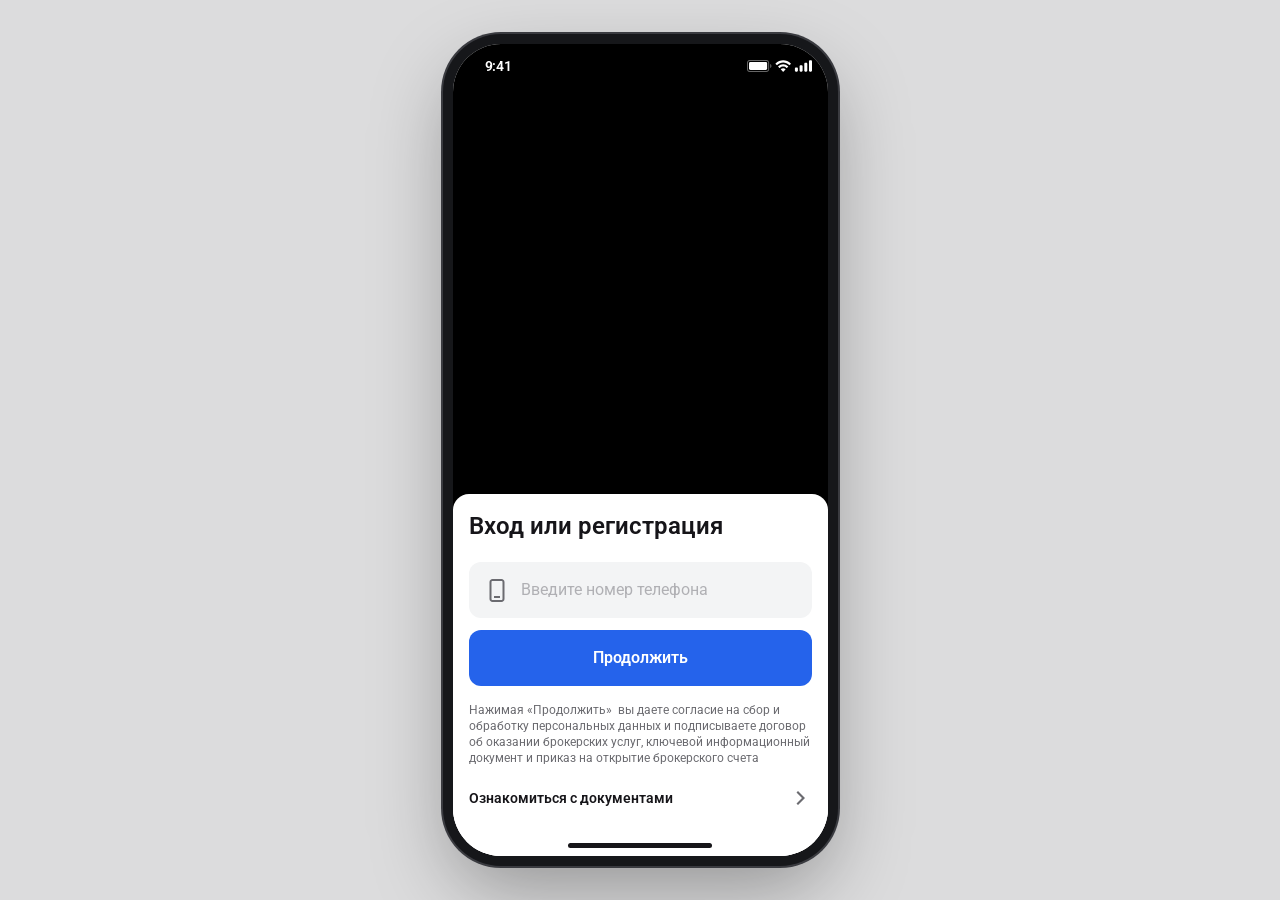
==== commit bf58f794: "Update prototype 2026-11-06 17:23" ====
--- a/index.html
+++ b/index.html
@@ -4,6 +4,7 @@
 <meta charset="utf-8">
 <meta name="robots" content="noindex, nofollow, noarchive">
 <meta name="viewport" content="width=device-width, initial-scale=1, viewport-fit=cover">
+<meta name="theme-color" content="#f3f4f5">
 <title>N1broker — прототип</title>
 <link rel="preconnect" href="https://fonts.googleapis.com">
 <link rel="preconnect" href="https://fonts.gstatic.com" crossorigin>
@@ -23,9 +24,11 @@
     <section class="screen art-page" id="screen-article" hidden></section>
     <section class="screen note-page" id="screen-note" hidden></section>
     <section class="screen note-page" id="screen-stock" hidden></section>
+    <section class="screen more-page" id="screen-more" hidden></section>
     <div class="pf-nav" id="pf-nav" aria-hidden="true"></div>
   </main>
   <nav class="bottomnav"><div class="tabs" id="tabs"></div><div class="home-ind"></div></nav>
+  <section class="login" id="screen-login" hidden></section>
   <div class="snack" id="snack" role="status" aria-live="polite" hidden></div>
   <div class="sheet-scrim" id="sheet-scrim" hidden></div>
   <div class="sheet" id="sheet" role="dialog" aria-modal="true" aria-label="Торговая площадка" hidden></div>
@@ -39,6 +42,8 @@
 <script src="article-data.js"></script>
 <script src="note-data.js"></script>
 <script src="stock-data.js"></script>
+<script src="more-data.js"></script>
+<script src="login-data.js"></script>
 <script src="app.js"></script>
 </body>
 </html>
--- a/styles.css
+++ b/styles.css
@@ -1,27 +1,43 @@
 /* Ultima tokens (Tokens ~ Ultima, Light). Источник: get_variable_defs узла 95:10583 */
 :root {
-  --content-primary: #161519;
-  --content-secondary: #6b6b70;
-  --content-tertiary: #8d8d93;
-  --content-action: #2563eb;
-  --content-success: #008831;
-  --content-negative: #db3434;
-  --content-white: #ffffff;
-  --bg-main: #ffffff;
-  --bg-primary: #f3f4f5;
-  --bg-secondary: #e9e9eb;
-  --bg-success: #008831;
-  --bg-success-light: #dcffd9;
-  --bg-negative: #db3434;
-  --bg-negative-light: #fff0f0;
-  --bg-action-light: #e8f2fe;
-  --stroke-primary: #f3f4f5;
-  --stroke-secondary: #e9e9eb;
-  --purple-light: #f3ebff;
-  --magenta-light: #fdecef;
-  --darker-60: #12121299;
+  /* Tokens ~ Ultima, коллекция «Ultima Tokens»: Light (rO9MJtzK7xLNe2j6HrPlmF). Значения Dark — в блоке :root[data-theme="dark"] ниже */
+  color-scheme: light;
+  --bg-main: #ffffff; --bg-primary: #f3f4f5; --bg-secondary: #e9e9eb; --bg-tertiary: #dcdcdd;
+  --bg-action-neutral: #121212; --bg-action-neutral-pressed: #2a2a2a;
+  --bg-action-base: #2563eb; --bg-action-base-pressed: #1b52cb; --bg-action-light: #e8f2fe; --bg-action-light-pressed: #d4e5fb;
+  --bg-success: #008831; --bg-success-pressed: #006a20; --bg-success-light: #dcffd9; --bg-success-light-pressed: #c8f7c4;
+  --bg-warning: #ffa451; --bg-warning-light: #ffe9d4;
+  --bg-negative: #db3434; --bg-negative-pressed: #c42222; --bg-negative-light: #fff0f0; --bg-negative-light-pressed: #ffe0e0;
+  --bg-disabled: #e9e9eb;
+  --content-primary: #161519; --content-secondary: #6b6b70; --content-tertiary: #8d8d93; --content-disabled: #b0b0b4;
+  --content-white: #ffffff; --content-primary-inverted: #ffffff;
+  --content-action: #2563eb; --content-success: #008831; --content-warning: #bb5900; --content-negative: #db3434;
+  --stroke-primary: #f3f4f5; --stroke-secondary: #e9e9eb; --stroke-active: #2563eb; --stroke-success: #1dbe67; --stroke-negative: #e25a5a;
+  --purple: #8e5aff; --purple-light: #f3ebff; --teal: #00b5ad; --teal-light: #e0f7f6; --magenta: #e9407a; --magenta-light: #fdecef;
+  --amber: #ffb300; --amber-light: #fff8e1; --indigo: #5c6bc0; --indigo-light: #e8eaf6;
+  --darker-80: #121212cc; --darker-60: #12121299; --darker-40: #12121266; --darker-20: #12121233;
+  --system-ios-tab: #ededed;
+  --icon-filter: none; /* иконки-картинки с зашитым тёмным цветом в Dark инвертируются */
   --r-xs: 8px; --r-m: 12px; --r-l: 16px; --r-3xl: 32px;
   --p-2xs: 4px; --p-xs: 8px; --p-m: 12px; --p-l: 16px;
+}
+:root[data-theme="dark"] {
+  color-scheme: dark;
+  --bg-main: #121212; --bg-primary: #202022; --bg-secondary: #2c2c2e; --bg-tertiary: #3a3a3c;
+  --bg-action-neutral: #ffffff; --bg-action-neutral-pressed: #e6e6e6;
+  --bg-action-base: #2563eb; --bg-action-base-pressed: #4d88ff; --bg-action-light: #0a1833; --bg-action-light-pressed: #11274f;
+  --bg-success: #008831; --bg-success-pressed: #1aa95c; --bg-success-light: #051e10; --bg-success-light-pressed: #0c2e19;
+  --bg-warning: #ffa451; --bg-warning-light: #211912;
+  --bg-negative: #db3434; --bg-negative-pressed: #cc5151; --bg-negative-light: #21050e; --bg-negative-light-pressed: #330c19;
+  --bg-disabled: #2c2c2e;
+  --content-primary: #ffffff; --content-secondary: #8d8d93; --content-tertiary: #6b6b70; --content-disabled: #555558;
+  --content-white: #ffffff; --content-primary-inverted: #161519;
+  --content-action: #4d88ff; --content-success: #1dbe67; --content-warning: #ffa451; --content-negative: #e25a5a;
+  --stroke-primary: #202022; --stroke-secondary: #2c2c2e; --stroke-active: #4d88ff; --stroke-success: #1dbe67; --stroke-negative: #e25a5a;
+  --purple: #a47dff; --purple-light: #1a122e; --teal: #23d9d0; --teal-light: #002422; --magenta: #f06292; --magenta-light: #2e0d19;
+  --amber: #ffca28; --amber-light: #2b2100; --indigo: #7986cb; --indigo-light: #121526;
+  --system-ios-tab: #121212;
+  --icon-filter: invert(1);
 }
 
 * { box-sizing: border-box; margin: 0; padding: 0; -webkit-tap-highlight-color: transparent; }
@@ -29,7 +45,7 @@
 body {
   font-family: 'Roboto', -apple-system, 'Helvetica Neue', Arial, sans-serif;
   color: var(--content-primary);
-  background: #d9dbe0;
+  background: var(--bg-tertiary);
   display: flex; align-items: center; justify-content: center;
   -webkit-font-smoothing: antialiased;
 }
@@ -104,7 +120,7 @@
 
 /* Banners */
 .banners { gap: 8px; padding-block: 8px; }
-.main-banner { position: relative; flex: none; width: 303px; height: 104px; border-radius: var(--r-l); overflow: hidden; color: #fff; display: block; }
+.main-banner { position: relative; flex: none; width: 303px; height: 104px; border-radius: var(--r-l); overflow: hidden; color: var(--content-white); display: block; }
 .main-banner .bg { position: absolute; inset: 0; }
 .main-banner .row { position: absolute; inset: 0; display: flex; }
 .main-banner .text { flex: 1; min-width: 0; padding: 16px; display: flex; flex-direction: column; gap: 2px; }
@@ -148,7 +164,7 @@
 .vb { position: relative; flex: none; width: 48px; height: 48px; }
 .vb img { width: 48px; height: 48px; display: block; }
 .vb i { position: absolute; left: 12px; top: 12px; width: 24px; height: 24px; background: var(--content-action); -webkit-mask: var(--ic) center / contain no-repeat; mask: var(--ic) center / contain no-repeat; }
-.hero-prod { position: relative; display: flex; flex-direction: column; gap: 16px; width: 100%; padding: 16px; border-radius: var(--r-l); overflow: hidden; text-align: left; color: #fff;
+.hero-prod { position: relative; display: flex; flex-direction: column; gap: 16px; width: 100%; padding: 16px; border-radius: var(--r-l); overflow: hidden; text-align: left; color: var(--content-white);
   background: linear-gradient(0deg, #000c27, #00030a), #002b50; }
 .hero-prod::after { content: ''; position: absolute; inset: 0; background: linear-gradient(to top, #000 20%, rgba(0,0,0,0) 39%); pointer-events: none; }
 .hero-prod .art { position: absolute; left: 329.5px; top: -40.5px; width: 178px; height: 252px; max-width: none; transform: scaleX(-1); transform-origin: left top; }
@@ -158,11 +174,11 @@
 .hero-prod .top b { font: 600 16px/24px Roboto; }
 .hero-prod .top span span, .hero-prod .l > span, .hero-prod .r > span { font: 400 14px/20px Roboto; }
 .hero-prod .tg { display: flex; align-items: center; gap: 8px; padding: 4px 8px; border-radius: var(--r-xs); background: rgba(255,255,255,.3); font: 600 12px/16px Roboto; white-space: nowrap; }
-.hero-prod .tg i { width: 16px; height: 16px; background: #fff; -webkit-mask: var(--ic) center / contain no-repeat; mask: var(--ic) center / contain no-repeat; }
+.hero-prod .tg i { width: 16px; height: 16px; background: var(--content-white); -webkit-mask: var(--ic) center / contain no-repeat; mask: var(--ic) center / contain no-repeat; }
 .hero-prod .bot b { flex: 1; text-align: right; font: 600 14px/20px Roboto; }
 .buy-chips { gap: 10px; padding-block: 4px; }
 .buy-chip { flex: none; padding: 8px 12px; border-radius: var(--r-3xl); background: var(--bg-main); font: 400 14px/20px Roboto; color: var(--content-primary); white-space: nowrap; }
-.buy-chip.selected { background: var(--content-action); color: #fff; }
+.buy-chip.selected { background: var(--content-action); color: var(--content-white); }
 .pc-wrap { padding: 8px 16px; }
 .pcard { display: flex; gap: 16px; width: 100%; padding: 16px; text-align: left; }
 .pcard .pl .logo, .pcard .pl img.logo { width: 48px; height: 48px; display: block; flex: none; }
@@ -205,20 +221,20 @@
 .cat-search .search { width: 100%; }
 .cat-chips { gap: 8px; padding-block: 8px; align-items: center; height: 52px; }
 .catchip { flex: none; padding: 8px 12px; border-radius: var(--r-3xl); background: var(--bg-primary); font: 400 14px/20px Roboto; color: var(--content-primary); white-space: nowrap; }
-.catchip.selected { background: var(--content-action); color: #fff; }
+.catchip.selected { background: var(--content-action); color: var(--content-white); }
 .catchip.ico { display: flex; align-items: center; height: 32px; }
 .catchip.ico i { width: 16px; height: 16px; background: var(--content-primary); -webkit-mask: var(--ic) center / contain no-repeat; mask: var(--ic) center / contain no-repeat; }
-.catchip.ico.selected i { background: #fff; }
+.catchip.ico.selected i { background: var(--content-white); }
 .cat-list { padding: 0 16px; background: var(--bg-main); }
 .instr .logo.tile b { font: 600 12px/16px Roboto; letter-spacing: 0; }
 .instr .logo.tile:has(> b) { font-size: 12px; }
 .cat-float { position: absolute; z-index: 5; left: 0; right: 0; bottom: 0; padding: 12px 24px; display: flex; gap: 8px; pointer-events: none; }
-.cat-float button { pointer-events: auto; height: 32px; display: flex; align-items: center; justify-content: center; gap: 4px; padding: 6px 12px 6px 10px; border-radius: var(--r-xs); background: #121212; color: #fff; font: 400 15px/20px -apple-system, 'SF Pro Display', Roboto, sans-serif; letter-spacing: -.24px; white-space: nowrap; }
+.cat-float button { pointer-events: auto; height: 32px; display: flex; align-items: center; justify-content: center; gap: 4px; padding: 6px 12px 6px 10px; border-radius: var(--r-xs); background: var(--bg-action-neutral); color: var(--content-primary-inverted); font: 400 15px/20px -apple-system, 'SF Pro Display', Roboto, sans-serif; letter-spacing: -.24px; white-space: nowrap; }
 .cat-float .sort { flex: 1; }
-.cat-float i { width: 18px; height: 18px; background: #fff; -webkit-mask: var(--ic) center / contain no-repeat; mask: var(--ic) center / contain no-repeat; }
+.cat-float i { width: 18px; height: 18px; background: var(--content-primary-inverted); -webkit-mask: var(--ic) center / contain no-repeat; mask: var(--ic) center / contain no-repeat; }
 
 /* Модальное окно (bottom sheet) */
-.sheet-scrim { position: absolute; inset: 0; z-index: 20; background: rgba(18, 18, 18, .8); /* Darker/80 */ opacity: 0; transition: opacity .28s ease; }
+.sheet-scrim { position: absolute; inset: 0; z-index: 20; background: var(--darker-80); /* Darker/80 */ opacity: 0; transition: opacity .28s ease; }
 .sheet-scrim.open { opacity: 1; }
 .sheet { position: absolute; left: 0; right: 0; bottom: 0; z-index: 21; background: var(--bg-main); border-radius: var(--r-l) var(--r-l) 0 0; transform: translateY(100%); transition: transform .32s cubic-bezier(.2, .8, .2, 1); }
 .sheet.open { transform: none; }
@@ -231,8 +247,8 @@
 .sh-row .tx { flex: 1; min-width: 0; display: flex; flex-direction: column; gap: 2px; }
 .sh-row .tx b { font: 600 16px/24px Roboto; }
 .sh-row .tx span { font: 400 14px/20px Roboto; color: var(--content-secondary); }
-.radio { flex: none; width: 24px; height: 24px; margin: 0 4px; border-radius: 50%; box-sizing: border-box; border: 2px solid #c6c6cb; background: var(--bg-primary); }
-.radio.on { border: 0; background: radial-gradient(circle at center, #fff 0 6px, var(--content-action) 6.5px); } /* макет: синий круг 24 px, белая точка 12 px */
+.radio { flex: none; width: 24px; height: 24px; margin: 0 4px; border-radius: 50%; box-sizing: border-box; border: 2px solid var(--content-disabled); background: var(--bg-primary); }
+.radio.on { border: 0; background: radial-gradient(circle at center, var(--content-white) 0 6px, var(--content-action) 6.5px); } /* макет: синий круг 24 px, белая точка 12 px */
 .sh-safe { height: 34px; }
 @media (max-width: 500px) { .sh-safe { height: max(8px, env(safe-area-inset-bottom)); } }
 
@@ -272,7 +288,7 @@
 
 /* Новости */
 .news { margin: 8px 16px; }
-.news-hero { position: relative; height: 136px; padding: 8px 16px; display: flex; flex-direction: column; justify-content: space-between; color: #fff; }
+.news-hero { position: relative; height: 136px; padding: 8px 16px; display: flex; flex-direction: column; justify-content: space-between; color: var(--content-white); }
 .news-hero > img { position: absolute; inset: 0; width: 100%; height: 100%; object-fit: cover; }
 .news-hero::before { content: ''; position: absolute; inset: 0; background: rgba(0,0,0,.5); z-index: 1; }
 .news-hero > *:not(img) { position: relative; z-index: 2; }
@@ -297,7 +313,7 @@
 
 /* Новое от N1broker */
 .products { gap: 9px; padding-block: 0 8px; height: 204px; align-items: center; }
-.product { position: relative; flex: none; width: 234px; height: 200px; display: block; text-align: left; color: #fff; }
+.product { position: relative; flex: none; width: 234px; height: 200px; display: block; text-align: left; color: var(--content-white); }
 .product .card-bg { position: absolute; left: 0; top: 32px; width: 234px; height: 164px; border-radius: var(--r-l); }
 .product .art { position: absolute; left: 0; top: 4px; width: 234px; height: 192px; overflow: hidden; }
 .product .art img { position: absolute; max-width: none; transform-origin: left top; }
@@ -307,9 +323,9 @@
 }
 .product .head { height: 72px; padding: 12px 12px 0; display: flex; align-items: center; gap: 8px; }
 .product .head b { flex: 1; min-width: 0; font: 600 16px/24px Roboto; }
-.promo-chip { background: var(--bg-success); border-radius: var(--r-3xl); padding: 4px 8px; font: 600 16px/24px Roboto; color: #fff; white-space: nowrap; }
+.promo-chip { background: var(--bg-success); border-radius: var(--r-3xl); padding: 4px 8px; font: 600 16px/24px Roboto; color: var(--content-white); white-space: nowrap; }
 .product .chips, .chips { display: flex; flex-wrap: wrap; gap: 4px; padding: 4px 12px 12px; }
-.chip { background: rgba(255,255,255,.3); border-radius: var(--r-3xl); padding: 4px 12px; font: 600 12px/16px Roboto; color: #fff; white-space: nowrap; }
+.chip { background: rgba(255,255,255,.3); border-radius: var(--r-3xl); padding: 4px 12px; font: 600 12px/16px Roboto; color: var(--content-white); white-space: nowrap; }
 
 /* Подборки */
 .collections { gap: 10px; padding-block: 8px; align-items: flex-start; }
@@ -331,7 +347,7 @@
 
 /* Advisory */
 .advisories { gap: 10px; padding-bottom: 8px; }
-.advisory { position: relative; flex: none; width: 285px; height: 152px; display: block; text-align: left; color: #fff; overflow: hidden; border-radius: 0 0 16px 0; }
+.advisory { position: relative; flex: none; width: 285px; height: 152px; display: block; text-align: left; color: var(--content-white); overflow: hidden; border-radius: 0 0 16px 0; }
 .advisory .who { position: absolute; left: 12px; top: 7px; width: 273px; font: 400 12px/16px Roboto; color: var(--content-secondary); white-space: nowrap; overflow: hidden; text-overflow: ellipsis; }
 .advisory .bg { position: absolute; left: 0; top: 28px; width: 285px; height: 124px; border-radius: var(--r-l); }
 .advisory img { position: absolute; max-width: none; }
@@ -345,7 +361,7 @@
 .lesson { position: relative; flex: none; width: 234px; height: 182px; border-radius: var(--r-l); overflow: hidden; display: block; text-align: left; }
 .lesson .bg { position: absolute; inset: 0; }
 .lesson .bg img { position: absolute; max-width: none; }
-.lesson .dur { position: absolute; left: 12px; top: 12px; background: var(--darker-60); color: #fff; border-radius: var(--r-3xl); padding: 4px 12px; font: 600 12px/16px Roboto; }
+.lesson .dur { position: absolute; left: 12px; top: 12px; background: var(--darker-60); color: var(--content-white); border-radius: var(--r-3xl); padding: 4px 12px; font: 600 12px/16px Roboto; }
 .lesson .ttl { position: absolute; left: 0; right: 0; bottom: 0; height: 72px; padding: 12px; display: flex; align-items: center; background: var(--bg-main); font: 600 16px/24px Roboto; }
 
 /* Нижняя навигация */
@@ -372,14 +388,14 @@
 .news-scroll > :last-child { margin-bottom: var(--home); }
 .chiprow { gap: 8px; padding-block: 8px; }
 .chip-tab { flex: none; padding: 8px 12px; border-radius: var(--r-3xl); background: var(--bg-main); font: 400 14px/20px Roboto; color: var(--content-primary); white-space: nowrap; }
-.chip-tab.selected { background: var(--content-action); color: #fff; }
+.chip-tab.selected { background: var(--content-action); color: var(--content-white); }
 .nlist { display: flex; flex-direction: column; gap: 8px; padding: 8px 16px; }
 .nbig { border-radius: var(--r-l); display: block; width: 100%; text-align: left; }
 .nbig .news-hero { height: 136px; overflow: hidden; }
 .nlead { padding: 0 16px 8px; }
 .leadbox { position: relative; margin: 8px 0 0; max-height: 60px; overflow: hidden; font: 400 14px/20px Roboto; }
 .leadbox .t b { font-weight: 600; color: var(--content-action); }
-.leadbox .more { position: absolute; right: 0; bottom: 0; padding-left: 14px; background: linear-gradient(90deg, rgba(255,255,255,0), #fff 14px); white-space: nowrap; }
+.leadbox .more { position: absolute; right: 0; bottom: 0; padding-left: 14px; background: linear-gradient(90deg, color-mix(in srgb, var(--bg-main) 0%, transparent), var(--bg-main) 14px); white-space: nowrap; }
 .leadbox .more i { font-style: normal; color: var(--content-primary); }
 .leadbox .more u { text-decoration: none; color: var(--content-action); }
 .leadbox.short { max-height: none; }
@@ -408,7 +424,7 @@
 .abtn .b { width: 48px; height: 48px; padding: 12px; border-radius: var(--r-l); background: var(--bg-main); display: flex; }
 .abtn.primary .b { background: var(--content-action); }
 .abtn .b i { width: 24px; height: 24px; background: var(--content-primary); -webkit-mask: var(--ic) center / contain no-repeat; mask: var(--ic) center / contain no-repeat; }
-.abtn.primary .b i { background: #fff; }
+.abtn.primary .b i { background: var(--content-white); }
 .abtn span { font: 600 14px/20px Roboto; }
 .pf-card { padding: 16px; margin: 8px 16px; }
 .pf-head { display: flex; flex-direction: column; gap: 4px; width: 100%; text-align: left; }
@@ -482,7 +498,7 @@
 .art-src div span { display: block; font: 400 14px/20px Roboto; color: var(--content-secondary); }
 .art-tags { display: flex; flex-wrap: wrap; gap: 10px; padding: 8px 16px; }
 .art-tag { padding: 4px 8px; border-radius: 8px; background: var(--bg-secondary); font: 400 14px/20px Roboto; color: var(--content-primary); white-space: nowrap; }
-.art-tag.info { background: #e8f2fe; color: var(--content-action); }
+.art-tag.info { background: var(--bg-action-light); color: var(--content-action); }
 .art-title { padding: 8px 16px; font: 600 24px/32px Roboto; }
 .art-body { padding: 8px 16px; font: 400 16px/24px Roboto; }
 .art-body p { margin: 0 0 24px; }
@@ -495,11 +511,11 @@
 .snack { position: absolute; z-index: 15; left: 16px; right: 16px; bottom: 94px; opacity: 0; transform: translateY(12px); transition: opacity .22s ease, transform .22s ease; pointer-events: none; }
 .snack.open { opacity: 1; transform: none; pointer-events: auto; }
 .snack[hidden] { display: none; }
-.sn-box { display: flex; align-items: center; gap: 8px; padding: 16px; border-radius: var(--r-l); background: #121212; color: #fff; }
+.sn-box { display: flex; align-items: center; gap: 8px; padding: 16px; border-radius: var(--r-l); background: var(--bg-action-neutral); color: var(--content-primary-inverted); }
 .sn-body { flex: 1; min-width: 0; display: flex; gap: 8px; align-items: flex-start; }
 .sn-timer { position: relative; flex: none; width: 24px; height: 24px; display: block; }
 .sn-timer svg { display: block; }
-.sn-timer b { position: absolute; inset: 0; display: flex; align-items: center; justify-content: center; font: 600 12px/16px Roboto; color: #fff; }
+.sn-timer b { position: absolute; inset: 0; display: flex; align-items: center; justify-content: center; font: 600 12px/16px Roboto; color: var(--content-primary-inverted); }
 .sn-text { flex: 1; font: 400 16px/24px Roboto; }
 .sn-act { flex: none; font: 600 16px/20px Roboto; color: var(--content-negative); white-space: nowrap; }
 
@@ -513,14 +529,14 @@
 .note-scroll { flex: 1 1 auto; min-height: 0; overflow-y: auto; scrollbar-width: none; overscroll-behavior: contain; padding-bottom: 24px; }
 .note-scroll::-webkit-scrollbar { display: none; }
 .note-buy { flex: none; padding: 12px 16px calc(12px + var(--home)); background: var(--bg-primary); }
-.note-buy button { display: flex; align-items: center; justify-content: center; text-align: center; width: 100%; height: 56px; border-radius: var(--r-m); background: var(--bg-success); color: #fff; font: 600 16px/20px Roboto; }
+.note-buy button { display: flex; align-items: center; justify-content: center; text-align: center; width: 100%; height: 56px; border-radius: var(--r-m); background: var(--bg-success); color: var(--content-white); font: 600 16px/20px Roboto; }
 .note-hero { padding: 8px 16px; }
 .note-hero > div { position: relative; aspect-ratio: 343 / 176; border-radius: 16px; overflow: hidden; background: #02050f; } /* растёт вместе с шириной экрана, углы всегда скруглены */
 .note-hero img { position: absolute; inset: 0; width: 100%; height: 100%; object-fit: cover; }
 .note-chips { position: sticky; top: 0; z-index: 3; display: flex; gap: 8px; align-items: center; height: 52px; padding: 8px 16px; background: var(--bg-primary); overflow-x: auto; scrollbar-width: none; }
 .note-chips::-webkit-scrollbar { display: none; }
 .note-chip, .st-chip { flex: none; padding: 8px 12px; border-radius: 32px; background: var(--bg-main); font: 400 14px/20px Roboto; color: var(--content-primary); white-space: nowrap; }
-.note-chip.selected, .st-chip.selected { background: var(--bg-action-base, var(--content-action)); color: #fff; }
+.note-chip.selected, .st-chip.selected { background: var(--bg-action-base, var(--content-action)); color: var(--content-white); }
 .note-pad { padding: 8px 16px; }
 .note-card { background: var(--bg-main); border-radius: var(--r-l); padding: 8px 0 16px; }
 .note-card h3 { margin: 0; padding: 8px 16px; font: 600 18px/28px Roboto; }
@@ -612,12 +628,12 @@
 .sc-h { display: flex; align-items: center; padding-right: 16px; }
 .sc-h h3 { flex: 1; }
 .tag-xs { flex: none; padding: 4px 8px; border-radius: 8px; font: 600 12px/16px Roboto; white-space: nowrap; }
-.tag-xs.info { background: #e8f2fe; color: var(--content-action); }
-.tag-xs.success { background: var(--bg-success-light, #dcffd9); color: var(--content-success); }
-.tag-xs.negative { background: #fff0f0; color: var(--content-negative); }
+.tag-xs.info { background: var(--bg-action-light); color: var(--content-action); }
+.tag-xs.success { background: var(--bg-success-light); color: var(--content-success); }
+.tag-xs.negative { background: var(--bg-negative-light); color: var(--content-negative); }
 .sc-t { margin: 0; padding: 0 16px 8px; font: 400 14px/20px Roboto; }
 .sc-chart { padding: 8px 16px; }
-.sc-chart .ct { font: 400 12px Roboto; fill: #8d8d93; }
+.sc-chart .ct { font: 400 12px Roboto; fill: var(--content-tertiary); }
 .sc-chart .ct.r { fill: var(--content-negative); }
 .sc-leg { display: flex; gap: 12px; margin-top: 10px; font: 400 12px/16px Roboto; color: var(--content-secondary); }
 .sc-leg span { display: flex; gap: 4px; align-items: center; }
@@ -628,13 +644,13 @@
 .sc-sum span { display: block; font: 400 12px/16px Roboto; color: var(--content-secondary); }
 .sc-sum b { display: block; font: 600 14px/20px Roboto; white-space: nowrap; }
 .sc-sum b.success { color: var(--content-success); }
-.sc-sum b.warning { color: var(--content-warning, #bb5900); }
+.sc-sum b.warning { color: var(--content-warning); }
 .scen-note { margin: 0; padding: 8px 24px; font: 400 12px/16px Roboto; color: var(--content-secondary); }
 
 /* Детальная новость про электроэнергию (Figma 154:15278 / 154:15644): блок «Связанные идеи» */
 .art-pad { padding: 8px 16px; }
-.art-idea { background: #e8f2fe; border-radius: var(--r-l); padding: 0 0 16px; display: flex; flex-direction: column; gap: 8px; overflow: hidden; cursor: pointer; }
-.ai-img { position: relative; height: 120px; background: #d9d9d9; overflow: hidden; }
+.art-idea { background: var(--bg-action-light); border-radius: var(--r-l); padding: 0 0 16px; display: flex; flex-direction: column; gap: 8px; overflow: hidden; cursor: pointer; }
+.ai-img { position: relative; height: 120px; background: var(--bg-tertiary); overflow: hidden; }
 .ai-img img { position: absolute; width: 102.51%; height: 150.35%; left: -1.26%; top: -.35%; max-width: none; }
 .ai-stats { display: flex; gap: 0; padding: 0 16px; }
 .ai-stats > div { flex: 1; min-width: 0; height: 56px; display: flex; flex-direction: column; justify-content: center; gap: 2px; }
@@ -642,13 +658,13 @@
 .ai-stats b { font: 600 16px/24px Roboto; white-space: nowrap; }
 .ai-body { display: flex; flex-direction: column; } /* показатели и текст — одним блоком, без зазора (как в макете) */
 .ai-body > p { margin: 0; padding: 8px 16px; font: 400 16px/24px Roboto; }
-.art-btn { margin: 0 16px; height: 40px; border-radius: var(--r-xs); background: var(--content-action); color: #fff; font: 600 14px/20px Roboto; display: flex; align-items: center; justify-content: center; width: calc(100% - 32px); }
+.art-btn { margin: 0 16px; height: 40px; border-radius: var(--r-xs); background: var(--content-action); color: var(--content-white); font: 600 14px/20px Roboto; display: flex; align-items: center; justify-content: center; width: calc(100% - 32px); }
 
 /* Снекбар-подсказка «Есть связанная идея» (Figma 154:15930) */
 .screen.art-page { position: absolute; }
 .art-promo { position: absolute; left: 0; right: 0; bottom: var(--home); padding: 8px 16px; z-index: 4; pointer-events: none; transform: translateY(calc(100% + var(--home) + 8px)); opacity: 0; transition: transform .32s cubic-bezier(.2,.8,.2,1), opacity .2s; }
 .art-promo.show { transform: none; opacity: 1; pointer-events: auto; }
-.ap-box { display: flex; align-items: center; gap: 8px; padding: 16px; background: #121212; border-radius: var(--r-l); color: #fff; }
+.ap-box { display: flex; align-items: center; gap: 8px; padding: 16px; background: var(--bg-action-neutral); border-radius: var(--r-l); color: var(--content-primary-inverted); }
 .ap-box > img { width: 24px; height: 24px; flex: none; align-self: flex-start; }
 .ap-t { flex: 1; min-width: 0; }
 .ap-t b { display: block; font: 600 16px/24px Roboto; }
@@ -666,7 +682,7 @@
 .p-img { position: absolute; max-width: none; }
 .p-svg { position: absolute; left: 50%; top: 34px; width: 120px; height: 92px; transform: translateX(-50%); }
 .p-top { position: absolute; left: 0; right: 0; top: 0; display: flex; align-items: center; justify-content: space-between; padding: 12px; }
-.p-cnt { padding: 4px 12px; border-radius: var(--r-3xl); background: rgba(18,18,18,.6); color: #fff; font: 600 12px/16px Roboto; white-space: nowrap; }
+.p-cnt { padding: 4px 12px; border-radius: var(--r-3xl); background: var(--darker-60); color: var(--content-white); font: 600 12px/16px Roboto; white-space: nowrap; }
 .p-logos { display: flex; align-items: center; padding: 4px 2px; }
 .p-logos > span { flex: none; width: 24px; height: 24px; margin-right: -8px; border-radius: 50%; background: #fff; overflow: hidden; display: flex; align-items: center; justify-content: center; box-sizing: border-box; border: 1px solid var(--stroke-secondary); }
 .p-logos img { width: 100%; height: 100%; object-fit: contain; }
@@ -680,7 +696,7 @@
 .header.sub-h h2 { flex: none; }
 .header.sub-h p { font: 400 14px/20px Roboto; color: var(--content-secondary); }
 .greats { gap: 10px; padding-block: 0 8px; }
-.great { position: relative; flex: none; width: 285px; height: 152px; overflow: hidden; display: block; text-align: left; color: #fff; }
+.great { position: relative; flex: none; width: 285px; height: 152px; overflow: hidden; display: block; text-align: left; color: var(--content-white); }
 .great .g-bg { position: absolute; left: 0; top: 28px; width: 285px; height: 124px; border-radius: var(--r-l); }
 .great .g-img { position: absolute; max-width: none; pointer-events: none; }
 .great .g-txt { position: absolute; left: 0; top: 28px; width: 285px; height: 124px; padding: 12px; display: flex; flex-direction: column; justify-content: space-between; }
@@ -724,10 +740,10 @@
 .note-card.pay { padding: 0; }
 .pay-row { display: flex; gap: 12px; padding: 0 16px; }
 .pay-tr { flex: none; width: 8px; display: flex; flex-direction: column; align-items: center; gap: 2px; }
-.pay-tr::before { content: ''; flex: none; width: 2px; height: 16px; background: #1dbe67; }
+.pay-tr::before { content: ''; flex: none; width: 2px; height: 16px; background: var(--stroke-success); }
 .pay-row.first .pay-tr::before { background: transparent; }
-.pay-tr i { flex: none; width: 8px; height: 8px; box-sizing: content-box; border-radius: 50%; background: #008831; box-shadow: 0 0 0 1px var(--stroke-primary); }
-.pay-tr::after { content: ''; flex: 1; width: 2px; background: #1dbe67; }
+.pay-tr i { flex: none; width: 8px; height: 8px; box-sizing: content-box; border-radius: 50%; background: var(--bg-success); box-shadow: 0 0 0 1px var(--stroke-primary); }
+.pay-tr::after { content: ''; flex: 1; width: 2px; background: var(--stroke-success); }
 .pay-row.last .pay-tr i { background: var(--content-action); }
 .pay-row.last .pay-tr::after { background: transparent; }
 .pay-c { flex: 1; min-width: 0; padding: 16px 0; }
@@ -738,7 +754,7 @@
 
 .note-hint { position: absolute; left: 0; right: 0; z-index: 6; padding: 0 16px; pointer-events: none; animation: nh-in .15s ease-out; }
 @keyframes nh-in { from { opacity: 0; transform: translateY(4px); } }
-.nh-box { padding: 16px; border-radius: var(--r-l); background: rgba(18,18,18,.8); -webkit-backdrop-filter: blur(8px); backdrop-filter: blur(8px); color: #fff; font: 400 16px/24px Roboto; }
+.nh-box { padding: 16px; border-radius: var(--r-l); background: var(--darker-80); -webkit-backdrop-filter: blur(8px); backdrop-filter: blur(8px); color: var(--content-white); font: 400 16px/24px Roboto; }
 .nh-tail { display: block; margin-left: 0; position: relative; }
 
 .note-media .note-fact span { margin-top: 2px; }
@@ -756,16 +772,16 @@
 .st-chart::-webkit-scrollbar { display: none; }
 .st-plot { position: relative; height: 230px; }
 .st-cw { position: relative; }
-.st-cw .gl { position: absolute; z-index: 1; left: 0; right: 0; height: 0; border-top: 1px dashed #c4c4ca; pointer-events: none; }
+.st-cw .gl { position: absolute; z-index: 1; left: 0; right: 0; height: 0; border-top: 1px dashed var(--content-disabled); pointer-events: none; }
 .st-chart { position: relative; z-index: 2; }
 .st-plot svg { position: absolute; inset: 0; width: 100%; height: 100%; }
-.st-dot { position: absolute; width: 8px; height: 8px; margin: -4px 0 0 -4px; border-radius: 50%; background: #161519; box-shadow: 0 0 0 4px rgba(22,21,25,.16); }
+.st-dot { position: absolute; width: 8px; height: 8px; margin: -4px 0 0 -4px; border-radius: 50%; background: var(--content-primary); box-shadow: 0 0 0 4px color-mix(in srgb, var(--content-primary) 16%, transparent); }
 .st-axis { display: flex; justify-content: space-between; padding: 8px; font: 400 12px/16px Roboto; color: var(--content-secondary); }
 .st-axis p { margin: 0; } .st-axis .pre { color: var(--content-tertiary); }
 .st-ranges { padding: 8px 16px; }
 .st-ranges > div { display: flex; padding: 8px; border-radius: var(--r-3xl); background: var(--bg-primary); }
 .st-range { display: flex; align-items: center; justify-content: center; text-align: center; flex: 1; padding: 4px 12px; border-radius: var(--r-3xl); font: 600 12px/16px Roboto; color: var(--content-primary); white-space: nowrap; }
-.st-range.selected { background: var(--bg-action-base, var(--content-action)); color: #fff; }
+.st-range.selected { background: var(--bg-action-base, var(--content-action)); color: var(--content-white); }
 .st-pos { padding: 8px 16px; }
 .st-pos .card { display: flex; gap: 16px; padding: 16px; }
 .st-pos .card > div { flex: 1; display: flex; flex-direction: column; gap: 2px; }
@@ -786,8 +802,8 @@
 .ghost-btn { display: block; width: 100%; height: 40px; border-radius: var(--r-xs); color: var(--content-action); font: 600 14px/20px Roboto; text-align: center; }
 .st-empty { padding: 48px 32px; text-align: center; font: 400 14px/20px Roboto; color: var(--content-secondary); }
 .st-trade { flex: none; display: flex; gap: 8px; padding: 12px 16px calc(12px + var(--home)); background: var(--bg-primary); }
-.st-trade button { display: flex; align-items: center; justify-content: center; text-align: center; flex: 1; height: 56px; border-radius: var(--r-m); color: #fff; font: 600 16px/20px Roboto; }
-.st-trade .sell { background: #121212; } .st-trade .buy { background: var(--bg-success); }
+.st-trade button { display: flex; align-items: center; justify-content: center; text-align: center; flex: 1; height: 56px; border-radius: var(--r-m); color: var(--content-white); font: 600 16px/20px Roboto; }
+.st-trade .sell { background: var(--bg-action-neutral); color: var(--content-primary-inverted); } .st-trade .buy { background: var(--bg-success); }
 .st-div { padding: 8px 0; }
 .st-dc { display: flex; gap: 16px; padding: 16px; }
 .st-dc > div { flex: 1; display: flex; flex-direction: column; gap: 2px; }
@@ -795,8 +811,8 @@
 .st-dc span { font: 400 13px/16px Roboto; color: var(--content-secondary); }
 .st-dc b { font: 600 16px/24px Roboto; } .st-dc .r b { font-weight: 400; }
 .st-chart { -webkit-user-select: none; user-select: none; -webkit-touch-callout: none; }
-.st-cur { display: none; position: absolute; top: 12px; height: 202px; width: 0; border-left: 1px dashed #2563eb; pointer-events: none; }
-.st-cdot { display: none; position: absolute; width: 8px; height: 8px; margin: -4px 0 0 -4px; border-radius: 50%; background: #2563eb; box-shadow: 0 0 0 2px #f3f4f5; pointer-events: none; }
+.st-cur { display: none; position: absolute; top: 12px; height: 202px; width: 0; border-left: 1px dashed var(--content-action); pointer-events: none; }
+.st-cdot { display: none; position: absolute; width: 8px; height: 8px; margin: -4px 0 0 -4px; border-radius: 50%; background: var(--content-action); box-shadow: 0 0 0 2px var(--stroke-primary); pointer-events: none; }
 #st-when { display: none; font: 400 14px/24px Roboto; color: var(--content-secondary); }
 .st-ph.scrub .st-pm > span:not(#st-when) { display: none; }
 .st-ph.scrub #st-when { display: block; }
@@ -811,16 +827,16 @@
 .bk-head { flex: none; height: 40px; margin-bottom: 8px; font: 600 16px/24px Roboto; }
 .bk-head span:nth-child(1) { color: var(--content-success); text-align: left; }
 .bk-head span:nth-child(2) { text-align: center; }
-.bk-head span:nth-child(3) { color: #db3434; text-align: right; }
+.bk-head span:nth-child(3) { color: var(--content-negative); text-align: right; }
 .bk-list { flex: 1 1 auto; min-height: 0; overflow-y: auto; scrollbar-width: none; overscroll-behavior: contain; position: relative; }
 .bk-list::-webkit-scrollbar { display: none; }
 .bk-list { padding-bottom: 24px; }
 .bk-row { position: relative; height: 40px; margin-bottom: 8px; font: 400 16px/24px Roboto; }
 .bk-row > span { position: relative; }
 .bk-row i { position: absolute; top: 0; bottom: 0; }
-.bk-row.ask i { right: 0; background: #fff0f0; border-radius: 8px 0 0 8px; }
+.bk-row.ask i { right: 0; background: var(--bg-negative-light); border-radius: 8px 0 0 8px; }
 .bk-row.bid i { left: 0; background: var(--bg-success-light); border-radius: 0 8px 8px 0; }
-.bk-b { color: var(--content-success); text-align: left; } .bk-p { text-align: center; } .bk-s { color: #db3434; text-align: right; }
+.bk-b { color: var(--content-success); text-align: left; } .bk-p { text-align: center; } .bk-s { color: var(--content-negative); text-align: right; }
 .bk-mid { height: 0; }
 .st-desc.full { display: block; -webkit-line-clamp: unset; overflow: visible; padding-bottom: 8px; }
 .st-row2 small { display: block; font: 400 14px/20px Roboto; color: var(--content-secondary); }
@@ -843,7 +859,7 @@
 .hs-d { flex: 1; min-width: 0; display: flex; flex-direction: column; justify-content: center; gap: 2px; }
 .hs-1, .hs-2 { display: flex; justify-content: space-between; gap: 16px; }
 .hs-1 { font: 400 16px/24px Roboto; } .hs-1 b { font-weight: 600; }
-.hs-1 .pos { color: var(--content-success); } .hs-1 .neg { color: #db3434; }
+.hs-1 .pos { color: var(--content-success); } .hs-1 .neg { color: var(--content-negative); }
 .hs-2 { font: 400 14px/20px Roboto; color: var(--content-secondary); }
 .hs-1 span, .hs-2 span { white-space: nowrap; }
 .hs-cell .logo.tile, .st-ah .logo.tile { padding: 13px !important; }
@@ -851,3 +867,87 @@
 .st-fav { width: 24px; height: 24px; background: url(assets/stock/bookmark-line.svg) center / 24px no-repeat; }
 .st-fav.on { background-image: url(assets/stock/bookmark-fill.svg); }
 .snack.ok .sn-act { color: var(--content-success); }
+
+/* ---------- Раздел «Еще» (Figma 214:22236 / 214:22170 / 210:20026) ---------- */
+.screen.more-page { padding-bottom: 24px; }
+.mr-chips { position: sticky; top: 0; z-index: 3; display: flex; gap: 8px; height: 52px; padding: 8px 16px; background: var(--bg-primary); }
+.mr-chips .st-chip { flex: 1 1 0; min-width: 0; display: flex; align-items: center; justify-content: center; text-align: center; padding: 8px 12px; }
+.mr-hero { position: relative; height: 148px; }
+.mr-hero .card { position: absolute; top: 44px; left: 16px; right: 16px; height: 96px; }
+.mr-av { position: absolute; left: 50%; margin-left: -32px; top: 15px; width: 64px; height: 64px; box-sizing: border-box; border: 6px solid var(--bg-main); border-radius: 50%; background: var(--bg-action-light); color: var(--content-action); font: 600 24px/32px Roboto; display: flex; align-items: center; justify-content: center; }
+.mr-name { position: absolute; left: 0; right: 0; top: 87px; text-align: center; font: 600 24px/32px Roboto; }
+.mr-m { padding: 8px 16px; }
+.mr-mc { width: 100%; display: flex; align-items: center; gap: 16px; padding: 16px; background: var(--bg-main); border-radius: var(--r-l); text-align: left; }
+.mr-mc.top { align-items: flex-start; }
+.mr-ic { flex: none; display: flex; align-items: center; justify-content: center; width: 24px; height: 24px; }
+.mr-ic img { display: block; width: 24px; height: 24px; }
+.mr-ic.big { height: 42px; } .mr-ic.tall { height: 48px; }
+.mr-ic button { display: flex; }
+.mr-t { flex: 1; min-width: 0; display: flex; flex-direction: column; justify-content: center; gap: 2px; }
+.mr-t b { font: 600 16px/24px Roboto; }
+.mr-t small { font: 400 13px/16px Roboto; color: var(--content-secondary); }
+.mr-t small.act { color: var(--content-action); }
+.mr-r { flex: none; display: flex; align-items: center; gap: 4px; }
+.mr-badge { min-width: 24px; box-sizing: border-box; padding: 2px 4px; border: 2px solid var(--stroke-primary); border-radius: 12px; background: var(--content-action); color: var(--content-white); font: 600 12px/16px Roboto; text-align: center; }
+.mr-list { padding: 8px 0; }
+.mr-row { display: flex; align-items: flex-start; gap: 16px; padding: 12px 16px; }
+.mr-row .mr-t { align-self: stretch; gap: 2px; }
+.mr-row .mr-t b { font: 600 16px/24px Roboto; }
+.mr-docs { padding: 8px 0; }
+.mr-doc { width: 100%; display: flex; align-items: center; gap: 16px; padding: 12px 16px; text-align: left; }
+.mr-btnw { padding: 8px 16px; }
+.mr-btn { width: 100%; height: 56px; border-radius: var(--r-m); background: var(--bg-secondary); font: 600 16px/20px Roboto; display: flex; align-items: center; justify-content: center; }
+.profile-info { cursor: pointer; }
+
+/* Тёмная тема: иконки-картинки с зашитым чёрным цветом (#161519) инвертируются; серые, синие, цветные иконки и фото не трогаем */
+img[src$="imgMagnifierM.svg"], img[src$="note/info.svg"], .statusbar img { filter: var(--icon-filter); }
+.sn-timer { }
+.sc-chart line.gr { stroke: var(--content-tertiary); } .sc-chart line.gn { stroke: var(--content-negative); }
+#st-path { stroke: var(--content-primary); }
+.sn-timer .tm-bg { fill: var(--bg-action-neutral-pressed); }
+/* Настройки приложения (Figma 214:22170): ячейки меню с подсказкой 14/20 и переключатель 52×32 */
+.mr-row.set { width: 100%; align-items: center; text-align: left; }
+.mr-row.set .mr-t small.s14 { font: 400 14px/20px Roboto; }
+.mr-rt { flex: none; width: 51px; display: flex; justify-content: flex-end; align-items: center; min-height: 48px; }
+.mr-sw { position: relative; width: 52px; height: 32px; border-radius: 20px; background: var(--bg-tertiary); box-shadow: inset 0 1px 1px rgba(0,0,0,.16); transition: background .2s; }
+.mr-sw i { position: absolute; top: 2px; left: 2px; width: 28px; height: 28px; border-radius: 20px; background: var(--content-primary-inverted); box-shadow: 0 1px 1px rgba(0,0,0,.16); transition: transform .2s; }
+.mr-sw[aria-checked="true"] { background: var(--bg-action-base); }
+.mr-sw[aria-checked="true"] i { transform: translateX(20px); }
+:root[data-theme="dark"] .mr-sw[aria-checked="false"] i { background: var(--content-secondary); }
+/* плитка иконки «Каталог бумаг» / «Календарь инвестора» (Figma 217:23853): фон BG/Action-base-light, иконка Content/Action */
+.mcell .vb .vbg { position: absolute; inset: 0; background: var(--bg-action-light); -webkit-mask: url(assets/buy/vbox.svg) center / contain no-repeat; mask: url(assets/buy/vbox.svg) center / contain no-repeat; }
+
+/* ---------- Вход (Figma 217:27140) ---------- */
+.login { position: absolute; z-index: 30; inset: 0; background: #000; overflow: hidden; transition: opacity .3s ease; }
+.login.out { opacity: 0; pointer-events: none; }
+.lg-video { position: absolute; left: -1px; top: -104px; width: calc(100% + 3px); height: auto; aspect-ratio: 9 / 16; object-fit: cover; background: #000; }
+.lg-sb { position: absolute; z-index: 2; top: 0; left: 0; right: 0; height: 44px; display: flex; align-items: center; justify-content: space-between; padding: 0 16px 0 32px; color: #fff; }
+.lg-sb .time { font: 600 14px/normal -apple-system, 'SF Pro Text', Roboto, sans-serif; letter-spacing: -.28px; }
+.lg-sheet { position: absolute; z-index: 3; left: 0; right: 0; bottom: 0; padding-top: 8px; background: var(--bg-main); border-radius: var(--r-l) var(--r-l) 0 0; transform: translateY(105%); transition: transform .45s cubic-bezier(.22,.8,.28,1); }
+.lg-sheet.in { transform: none; }
+.lg-sheet h1 { padding: 8px 16px; font: 600 24px/32px Roboto; }
+.lg-fw { position: relative; padding: 0 16px 8px; }
+.lg-in { display: flex; align-items: center; gap: 12px; margin: 12px 0; padding: 15px; border: 1px solid transparent; border-radius: var(--r-m); background: var(--bg-primary); cursor: text; }
+.lg-in img { width: 24px; height: 24px; flex: none; }
+.lg-in input { flex: 1; min-width: 0; border: 0; outline: 0; background: none; font: 400 16px/24px Roboto; color: var(--content-primary); }
+.lg-in input::placeholder { color: var(--content-disabled); opacity: 1; }
+.lg-in.err { border-color: var(--stroke-negative); }
+.lg-in.err input::placeholder { color: var(--content-negative); }
+.lg-x { display: flex; flex: none; } .lg-x[hidden] { display: none; }
+.lg-btn { width: 100%; height: 56px; border-radius: var(--r-m); background: var(--bg-action-base); color: var(--content-white); font: 600 16px/20px Roboto; display: flex; align-items: center; justify-content: center; }
+.lg-cons { padding: 8px 16px; font: 400 12px/16px Roboto; color: var(--content-secondary); }
+.lg-docs { width: 100%; display: flex; align-items: center; gap: 12px; padding: 12px 16px; text-align: left; }
+.lg-docs b { flex: 1; font: 600 14px/20px Roboto; } .lg-docs img { width: 24px; height: 24px; }
+.lg-hi { height: 34px; position: relative; } .lg-hi::after { content: ''; position: absolute; left: 50%; bottom: 8px; width: 144px; height: 5px; margin-left: -72px; border-radius: 999px; background: var(--content-primary); }
+/* экранная клавиатура (только ноутбук) */
+.lg-kb { position: absolute; z-index: 4; left: 0; right: 0; bottom: 0; height: 291px; padding: 6px; display: grid; grid-template-columns: repeat(3, 1fr); grid-auto-rows: 46px; gap: 8px 6px; align-content: start; background: #d1d4d9; transform: translateY(100%); transition: transform .26s ease; }
+.lg-kb.on { transform: none; }
+.lg-kb .k { position: relative; border-radius: 5px; background: #fff; box-shadow: 0 1px 0 rgba(0,0,0,.35); display: flex; flex-direction: column; align-items: center; justify-content: center; color: #000; }
+.lg-kb .k b { font: 400 25px/26px -apple-system, 'SF Pro', Roboto, sans-serif; margin-top: -4px; }
+.lg-kb .k small { height: 12px; font: 700 10px/12px -apple-system, 'SF Pro', Roboto, sans-serif; letter-spacing: 2px; margin-top: 1px; }
+.lg-kb .k:active { background: #e3e5e9; }
+.lg-kb .k-img { padding: 0; display: block; width: 100%; height: 46px; } .lg-kb .k-img img { width: 100%; height: 100%; display: block; }
+@media (max-width: 500px) { .lg-sb { display: none; } .lg-sheet { padding-bottom: env(safe-area-inset-bottom); } .lg-hi { display: none; } }
+.phone.login-on .snack { z-index: 40; }
+/* у видео внизу вотермарка KlingAI: нижние ~10 % кадра плавно уходят в чёрный фон */
+.lg-video { -webkit-mask-image: linear-gradient(to bottom, #000 84%, transparent 92%); mask-image: linear-gradient(to bottom, #000 84%, transparent 92%); }
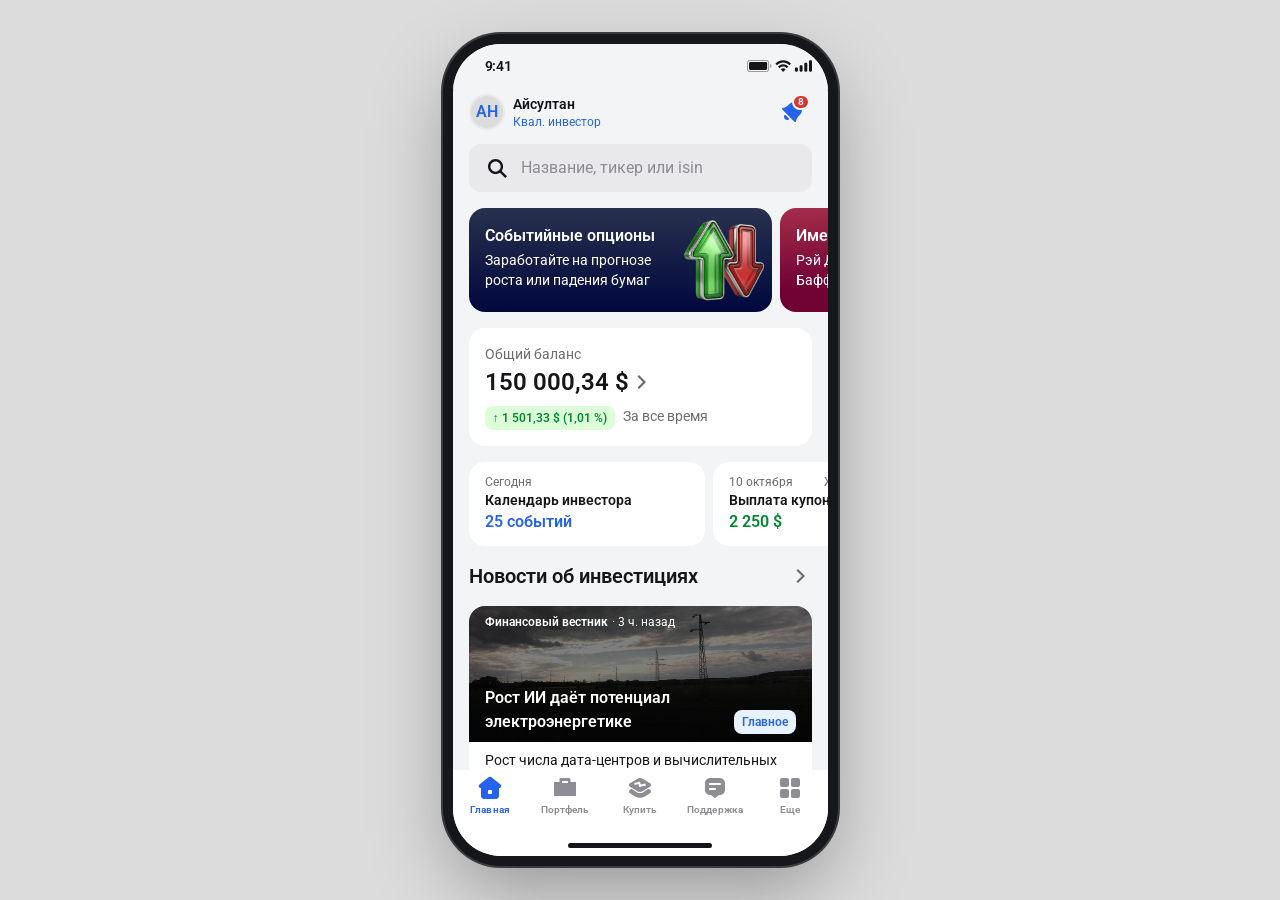
==== commit de0159ff: "Add prototype analytics: tracker, collector backend and event viewer analytics.js observes the proto" ====
--- a/index.html
+++ b/index.html
@@ -4,7 +4,6 @@
 <meta charset="utf-8">
 <meta name="robots" content="noindex, nofollow, noarchive">
 <meta name="viewport" content="width=device-width, initial-scale=1, viewport-fit=cover">
-<meta name="theme-color" content="#f3f4f5">
 <title>N1broker — прототип</title>
 <link rel="preconnect" href="https://fonts.googleapis.com">
 <link rel="preconnect" href="https://fonts.gstatic.com" crossorigin>
@@ -24,6 +23,15 @@
     <section class="screen art-page" id="screen-article" hidden></section>
     <section class="screen note-page" id="screen-note" hidden></section>
     <section class="screen note-page" id="screen-stock" hidden></section>
+    <section class="screen note-page" id="screen-advisory" hidden></section>
+    <section class="screen note-page" id="screen-options" hidden></section>
+    <section class="screen note-page" id="screen-namedpf" hidden></section>
+    <section class="screen note-page" id="screen-pfdetail" hidden></section>
+    <section class="screen note-page pbuy" id="screen-pfbuy" hidden></section>
+    <section class="screen note-page pbuy pdone" id="screen-pfdone" hidden></section>
+    <section class="screen note-page pbuy" id="screen-xfer" hidden></section>
+    <section class="screen note-page pbuy pdone" id="screen-xferdone" hidden></section>
+  <section class="screen note-page pfheld" id="screen-pfheld" hidden></section>
     <section class="screen more-page" id="screen-more" hidden></section>
     <div class="pf-nav" id="pf-nav" aria-hidden="true"></div>
   </main>
@@ -44,6 +52,10 @@
 <script src="stock-data.js"></script>
 <script src="more-data.js"></script>
 <script src="login-data.js"></script>
+<script src="option-data.js"></script>
+<script src="advisory-data.js"></script>
+<script src="portfolios-data.js"></script>
 <script src="app.js"></script>
+<script src="analytics.js"></script>
 </body>
 </html>
--- a/styles.css
+++ b/styles.css
@@ -1,5 +1,6 @@
 /* Ultima tokens (Tokens ~ Ultima, Light). Источник: get_variable_defs узла 95:10583 */
 :root {
+  --op-up: #1dbe67; --op-dn: #e25a5a;
   /* Tokens ~ Ultima, коллекция «Ultima Tokens»: Light (rO9MJtzK7xLNe2j6HrPlmF). Значения Dark — в блоке :root[data-theme="dark"] ниже */
   color-scheme: light;
   --bg-main: #ffffff; --bg-primary: #f3f4f5; --bg-secondary: #e9e9eb; --bg-tertiary: #dcdcdd;
@@ -94,9 +95,9 @@
 /* Profile bar */
 .profile-bar { display: flex; align-items: center; justify-content: space-between; padding: 4px 16px; height: 48px; }
 .profile-info { display: flex; align-items: center; gap: 8px; }
-.avatar { position: relative; width: 36px; height: 36px; }
+.avatar { position: relative; box-sizing: border-box; width: 36px; height: 36px; border: 2px solid var(--bg-secondary); border-radius: 50%; background: var(--bg-tertiary); } /* кружок: BG/Tertiary + обводка BG/Secondary (как в макете), без картинки */
 .avatar img { position: absolute; inset: 0; width: 36px; height: 36px; }
-.avatar span { position: absolute; left: 7px; top: 6px; font: 600 16px/24px Roboto; color: var(--content-action); }
+.avatar span { position: absolute; left: 5px; top: 4px; font: 600 16px/24px Roboto; color: var(--content-action); }
 .profile-name { font: 600 14px/20px Roboto; white-space: nowrap; }
 .profile-role { font: 400 12px/16px Roboto; color: var(--content-action); white-space: nowrap; }
 .bell { position: relative; width: 40px; height: 40px; display: flex; align-items: center; justify-content: center; padding: 0 3px; }
@@ -158,9 +159,10 @@
 .header img { width: 24px; height: 24px; }
 
 /* Купить */
-.menu2 { display: flex; gap: 8px; padding: 8px 16px; }
-.mcell { flex: 1; min-width: 0; display: flex; gap: 16px; padding: 12px; text-align: left; align-items: center; }
-.mcell b { flex: 1; font: 600 14px/20px Roboto; }
+.menu2 { gap: 8px; padding-block: 8px; }
+.mcell { flex: none; display: flex; gap: 8px; padding: 12px; text-align: left; align-items: center; }
+.mcell img { width: 24px; height: 24px; }
+.mcell b { white-space: nowrap; font: 600 14px/20px Roboto; }
 .vb { position: relative; flex: none; width: 48px; height: 48px; }
 .vb img { width: 48px; height: 48px; display: block; }
 .vb i { position: absolute; left: 12px; top: 12px; width: 24px; height: 24px; background: var(--content-action); -webkit-mask: var(--ic) center / contain no-repeat; mask: var(--ic) center / contain no-repeat; }
@@ -343,6 +345,7 @@
 .instr .price { font: 400 16px/24px Roboto; white-space: nowrap; }
 .instr .ticker { font: 400 14px/20px Roboto; color: var(--content-secondary); }
 .instr .delta { font: 400 14px/20px Roboto; color: var(--content-success); white-space: nowrap; }
+.instr .why { font: 400 12px/16px Roboto; color: var(--content-action); }
 .instr .delta.neg { color: var(--content-negative); }
 
 /* Advisory */
@@ -462,7 +465,7 @@
   .phone { position: fixed; inset: 0; width: auto; height: auto; border-radius: 0; box-shadow: none;
            display: flex; flex-direction: column; padding-top: env(safe-area-inset-top); }
   .statusbar, .home-ind { display: none; }
-  .phone::before { content: ''; position: absolute; z-index: 6; top: 0; left: 0; right: 0; height: env(safe-area-inset-top); background: var(--bg-primary); }
+  .phone::before { content: ''; position: absolute; z-index: 6; top: 0; left: 0; right: 0; height: env(safe-area-inset-top); background: transparent; }
   .phone.hdr-on::before, .phone.cat-on::before, .phone.search-on::before, .phone.art-on::before { background: var(--bg-main); }
   .screens { position: relative; inset: auto; flex: 1 1 auto; min-height: 0; width: 100%; }
   .screen { -webkit-overflow-scrolling: touch; }
@@ -582,8 +585,8 @@
 .note-card.etf p { margin: 0; padding: 0 16px; font: 400 14px/20px Roboto; }
 .note-card.prm { padding: 8px 0; display: flex; flex-direction: column; gap: 8px; }
 .prm-row { display: flex; gap: 16px; align-items: flex-start; padding: 8px 16px; font-size: 16px; line-height: 24px; }
-.prm-row span { flex: none; width: 164px; font-weight: 400; }
-.prm-row b { flex: 1; min-width: 0; text-align: right; font-weight: 600; }
+.prm-row span { flex: 0 1 164px; min-width: 0; font-weight: 400; }
+.prm-row b { flex: 1 0 auto; text-align: right; font-weight: 600; }
 .note-doc { display: flex; gap: 16px; align-items: center; width: 100%; padding: 16px; background: var(--bg-main); border-radius: var(--r-l); text-align: left; }
 .note-doc img { width: 24px; height: 24px; flex: none; display: block; }
 .note-doc b { flex: 1; min-width: 0; font: 600 16px/24px Roboto; }
@@ -717,7 +720,12 @@
 .cond-grid { position: relative; padding: 8px 16px; display: flex; flex-direction: column; gap: 8px; }
 .cond-r1, .cond-r { display: flex; gap: 8px; align-items: stretch; }
 .cond { flex: 1 1 0; min-width: 0; background: var(--bg-main); border-radius: var(--r-l); padding: 12px 16px; display: flex; flex-direction: column; justify-content: space-between; gap: 0; text-align: left; }
-.cond.y { flex: none; width: 139px; justify-content: flex-start; gap: 2px; }
+.cond.y { justify-content: flex-start; gap: 2px; }
+.cond.y > .lb { flex-direction: row; justify-content: flex-start; }
+.cond .yv { display: flex; align-items: center; gap: 4px; }
+.cond .yv img { width: 16px; height: 16px; flex: none; }
+.cond .yv span { font: 400 16px/24px Roboto; }
+.cond .yv b { display: inline; }
 .cond > div:first-child { display: flex; flex-direction: column; gap: 2px; }
 .cond .lb { display: flex; align-items: center; justify-content: space-between; gap: 8px; }
 .cond .lb span { font: 400 14px/20px Roboto; color: var(--content-secondary); white-space: nowrap; }
@@ -918,9 +926,9 @@
 .mcell .vb .vbg { position: absolute; inset: 0; background: var(--bg-action-light); -webkit-mask: url(assets/buy/vbox.svg) center / contain no-repeat; mask: url(assets/buy/vbox.svg) center / contain no-repeat; }
 
 /* ---------- Вход (Figma 217:27140) ---------- */
-.login { position: absolute; z-index: 30; inset: 0; background: #000; overflow: hidden; transition: opacity .3s ease; }
+.login { position: absolute; z-index: 30; inset: 0; background: var(--bg-main); overflow: hidden; transition: opacity .3s ease; }
 .login.out { opacity: 0; pointer-events: none; }
-.lg-video { position: absolute; left: -1px; top: -104px; width: calc(100% + 3px); height: auto; aspect-ratio: 9 / 16; object-fit: cover; background: #000; }
+.lg-video { position: absolute; left: -1px; top: -104px; width: calc(100% + 3px); height: auto; aspect-ratio: 496 / 864; object-fit: cover; background: #000; }
 .lg-sb { position: absolute; z-index: 2; top: 0; left: 0; right: 0; height: 44px; display: flex; align-items: center; justify-content: space-between; padding: 0 16px 0 32px; color: #fff; }
 .lg-sb .time { font: 600 14px/normal -apple-system, 'SF Pro Text', Roboto, sans-serif; letter-spacing: -.28px; }
 .lg-sheet { position: absolute; z-index: 3; left: 0; right: 0; bottom: 0; padding-top: 8px; background: var(--bg-main); border-radius: var(--r-l) var(--r-l) 0 0; transform: translateY(105%); transition: transform .45s cubic-bezier(.22,.8,.28,1); }
@@ -951,3 +959,410 @@
 .phone.login-on .snack { z-index: 40; }
 /* у видео внизу вотермарка KlingAI: нижние ~10 % кадра плавно уходят в чёрный фон */
 .lg-video { -webkit-mask-image: linear-gradient(to bottom, #000 84%, transparent 92%); mask-image: linear-gradient(to bottom, #000 84%, transparent 92%); }
+/* после перезагрузки сразу после входа (iPhone) — мягкое появление «Главной» */
+.phone.enter { animation: lgenter .35s ease; }
+@keyframes lgenter { from { opacity: 0; } }
+.login::before { content: ''; position: absolute; left: 0; right: 0; top: 0; height: 62%; background: #000; }
+
+/* ---------- Advisory-сервис (Figma 253:18735) ---------- */
+.main-banner .img { position: relative; overflow: hidden; }
+.main-banner .img > img.ibox { position: absolute; left: 0; top: 0; width: 96px; height: 104px; max-width: none; pointer-events: none; }
+.adv-pad { padding: 8px 16px; }
+.adv-hero { position: relative; height: 176px; padding: 16px; border-radius: var(--r-l); overflow: hidden; color: var(--content-white); display: flex; flex-direction: column; justify-content: space-between; background: linear-gradient(110.1deg, #264cd5 30.39%, #060d5b 104.95%), #2563eb; }
+.adv-hero img { position: absolute; max-width: none; pointer-events: none; }
+.adv-hero b { position: relative; width: 217px; font: 600 24px/32px Roboto; }
+.adv-hero span { position: relative; width: 158px; font: 400 12px/16px Roboto; }
+.adv-cell { display: flex; gap: 16px; align-items: center; padding: 16px; border-radius: var(--r-l); background: var(--bg-main); text-align: left; }
+.adv-cell.top { align-items: flex-start; }
+.adv-cell > div { flex: 1; min-width: 0; display: flex; flex-direction: column; gap: 2px; }
+.adv-cell b { font: 600 16px/24px Roboto; }
+.adv-cell span { font: 400 12px/16px Roboto; color: var(--content-secondary); }
+.adv-cell span.t14 { font: 400 14px/20px Roboto; }
+.adv-ck { flex: none; width: 24px; height: 24px; background: var(--content-success); -webkit-mask: url(assets/advisory/check.svg) center / contain no-repeat; mask: url(assets/advisory/check.svg) center / contain no-repeat; }
+.adv-cell > span.adv-ic { position: relative; flex: none; width: 48px; height: 48px; }
+.adv-ic::before { content: ''; position: absolute; inset: 0; background: var(--bg-action-light); -webkit-mask: url(assets/buy/vbox.svg) center / contain no-repeat; mask: url(assets/buy/vbox.svg) center / contain no-repeat; }
+.adv-ic i { position: absolute; inset: 12px; background: var(--content-action); -webkit-mask: var(--ic) center / contain no-repeat; mask: var(--ic) center / contain no-repeat; }
+.adv-exp { display: flex; flex-direction: column; }
+.ex-top { position: relative; height: 152px; overflow: hidden; color: var(--content-white); }
+.ex-bg { position: absolute; left: 0; top: 28px; width: 100%; height: 124px; border-radius: var(--r-l) var(--r-l) 0 0; }
+.ex-top img { position: absolute; max-width: none; pointer-events: none; }
+.ex-txt { position: absolute; left: 0; top: 28px; right: 0; height: 124px; padding: 12px; display: flex; flex-direction: column; gap: 2px; overflow: hidden; }
+.ex-txt > b { width: 187px; font: 600 16px/24px Roboto; }
+.ex-q { flex: 1; min-height: 0; display: flex; gap: 4px; opacity: .54; }
+.ex-q i { font: 600 40px/48px Roboto; font-style: normal; }
+.ex-q p { width: 181px; margin: 0; padding: 6px 0; box-sizing: border-box; display: flex; align-items: center; font: 400 12px/16px Roboto; overflow: hidden; }
+.ex-rows { background: var(--bg-main); border-radius: 0 0 var(--r-l) var(--r-l); padding: 8px 0; }
+.exr { display: flex; gap: 16px; align-items: flex-start; padding: 8px 16px; font: 400 16px/24px Roboto; }
+.exr span { flex: 1; }
+.exr b { flex: 1; min-width: 0; text-align: right; font-weight: 600; }
+.exr b.pos { color: var(--content-success); }
+.adv-buy button { background: var(--bg-action-base); border-radius: var(--r-m); }
+
+/* ---------- Событийные опционы (Figma 253:43255 · 253:41713) ---------- */
+.op-head { padding: 8px 16px; }
+.op-head h1 { margin: 0; font: 600 24px/32px Roboto; }
+.op-head p { margin: 2px 0 0; font: 400 16px/24px Roboto; color: var(--content-secondary); }
+.op-list { padding: 8px 16px; display: flex; flex-direction: column; gap: 16px; }
+.op-li { display: flex; flex-direction: column; width: 100%; padding: 4px 0; border-radius: var(--r-l); background: var(--bg-main); text-align: left; }
+.op-li .op-ih { padding: 16px; }
+.op-li .instr .data > .row { display: flex; justify-content: space-between; gap: 16px; align-items: center; }
+.op-sp { display: block; padding: 0 16px; color: var(--content-tertiary); }
+.op-sp svg { display: block; overflow: visible; }
+.op-tags { display: flex; gap: 4px; padding: 8px 16px; }
+.op-tag { padding: 4px 8px; border-radius: 8px; background: var(--bg-secondary); font: 600 12px/16px Roboto; white-space: nowrap; }
+.op-chip { position: absolute; right: 16px; z-index: 3; padding: 4px 12px; border-radius: var(--r-3xl); background: var(--bg-action-light); color: var(--content-action); font: 600 12px/16px Roboto; white-space: nowrap; pointer-events: none; }
+.op-in { position: relative; }
+.op-plot .op-gv { right: auto; top: 11px; height: 204px; width: 0; border-top: 0; border-left: 1px dashed var(--content-disabled); }
+.op-plot .op-gc { right: auto; left: 0; }
+.op-dot { position: absolute; width: 8px; height: 8px; margin: -4px 0 0 -4px; border-radius: 50%; background: var(--content-primary); box-shadow: 0 0 0 2px var(--bg-main); }
+.op-axis { position: relative; height: 32px; font: 400 12px/16px Roboto; color: var(--content-secondary); }
+.op-axis p { position: absolute; top: 8px; margin: 0; transform: translateX(-50%); }
+.cond-grid.op-g { padding: 4px 16px; }
+.op-v { display: flex; align-items: center; justify-content: space-between; gap: 8px; }
+.op-card { padding: 8px 0 16px; }
+.op-card h3 { margin: 0; padding: 8px 16px; font: 600 18px/28px Roboto; }
+.op-card > p { margin: 0; padding: 0 16px; font: 400 16px/24px Roboto; }
+.op-card .txt-btn { margin: 8px 16px 0; }
+.op-r { display: flex; gap: 16px; padding: 8px 16px; font: 400 16px/24px Roboto; }
+.op-r span { flex: 1; } .op-r span.w { flex: none; width: 164px; }
+.op-r b { flex: 1; text-align: right; font-weight: 600; }
+.op-r b.pos { color: var(--content-success); } .op-r b.neg { color: var(--content-negative); }
+.op-a { display: flex; gap: 8px; align-items: flex-start; padding: 8px 16px; }
+.op-a i { flex: none; width: 16px; height: 16px; margin-top: 4px; background: var(--content-success); -webkit-mask: url(assets/advisory/check.svg) center / contain no-repeat; mask: url(assets/advisory/check.svg) center / contain no-repeat; }
+.op-a p { margin: 0; font: 400 14px/20px Roboto; }
+#screen-stock.opt .st-trade .sell { background: var(--bg-negative); color: var(--content-white); }
+.sh-scroll { max-height: 440px; overflow-y: auto; padding: 0 16px 8px; scrollbar-width: none; }
+.sh-scroll::-webkit-scrollbar { display: none; }
+.op-md h3 { margin: 16px 0 4px; font: 600 18px/28px Roboto; }
+.op-md p { margin: 0 0 8px; font: 400 14px/20px Roboto; }
+.op-ex { margin: 8px 0; padding: 12px 16px; border-radius: var(--r-m); background: var(--bg-primary); }
+.op-ex b { display: block; font: 600 14px/20px Roboto; margin-bottom: 4px; }
+.op-ex p { margin: 0; }
+.op-md .op-note { margin-top: 12px; font: 400 12px/16px Roboto; color: var(--content-secondary); }
+.sh-btn { padding: 8px 16px 0; }
+.op-ok { display: flex; align-items: center; justify-content: center; width: 100%; height: 56px; border-radius: var(--r-m); background: var(--bg-action-base); color: var(--content-white); font: 600 16px/20px Roboto; }
+
+.op-cw #op-gs { border-top-color: var(--content-action); }
+.op-plot .gl { z-index: 0; }
+.op-plot svg { z-index: 1; }
+.op-dot { z-index: 2; }
+
+/* ---------- Именные портфели (Figma 254:44459) ---------- */
+.ex-cap { position: absolute; left: 8px; top: 8px; width: 195px; overflow: hidden; text-overflow: ellipsis; white-space: nowrap; font: 400 12px/16px Roboto; color: var(--content-secondary); }
+
+/* ---------- Детальная страница портфеля (Figma 254:44992) ---------- */
+.pfd-hero { display: block; width: 100%; height: 176px; border-radius: var(--r-l); object-fit: contain; }
+/* баннер страницы портфеля (Figma 291:22670): градиент, заголовок, описание, чип «Риск / Рекомендуемая сумма», фото справа */
+.pfd-banner { position: relative; height: 176px; border-radius: var(--r-l); overflow: hidden; color: var(--content-white); }
+.pfd-banner img { position: absolute; max-width: none; pointer-events: none; }
+.pfd-banner .pb-t { position: absolute; left: 25px; top: 16px; width: 182px; font: 600 20px/28px Roboto; }
+.pfd-banner p { position: absolute; left: 25px; top: 76px; width: 195px; height: 32px; overflow: hidden; font: 400 12px/16px Roboto; opacity: .8; }
+.pfd-banner .pb-chip { position: absolute; left: 25px; top: 121px; display: flex; gap: 12px; align-items: center; padding: 6px 16px; border-radius: 12px; background: rgba(255,255,255,.12); border: 1px solid rgba(255,255,255,.3); }
+.pfd-banner .pb-chip div { display: flex; flex-direction: column; white-space: nowrap; }
+.pfd-banner .pb-chip span { font: 500 10px/16px Inter, Roboto, sans-serif; opacity: .7; }
+.pfd-banner .pb-chip b { font: 700 12px/16px Inter, Roboto, sans-serif; }
+.pfd-banner .pb-chip i { width: 1px; height: 22px; background: rgba(255,255,255,.4); }
+.pfd-buy button { background: var(--bg-success); }
+.pd-chart { padding: 8px 16px; }
+.pd-chart svg { display: block; }
+.pd-ax { font: 400 12px/16px Roboto; fill: var(--content-secondary); }
+.pd-leg { display: flex; flex-wrap: wrap; justify-content: center; gap: 8px; padding: 8px 16px; }
+.pd-leg span { display: flex; align-items: center; gap: 8px; padding: 4px 12px; border-radius: var(--r-3xl); background: var(--bg-primary); font: 600 12px/16px Roboto; }
+.pd-leg i { width: 8px; height: 8px; border-radius: 50%; box-shadow: 0 0 0 1px var(--bg-primary); }
+.pd-comp { padding: 0 16px; }
+.pd-comp .instr .data > .row { display: flex; justify-content: space-between; gap: 16px; align-items: center; }
+
+/* Покупка портфеля (Figma 256:45982 · 256:45807 · 256:46215 · 256:46383) */
+.screen.pbuy { background: var(--bg-main); }
+.pbuy .note-buy { background: var(--bg-main); }
+.pb-cell { padding: 8px 16px; }
+.pb-card { display: flex; align-items: flex-start; gap: 16px; padding: 16px; background: var(--bg-primary); border-radius: var(--r-l); }
+.pb-ic, .pb-sic { position: relative; flex: none; width: 48px; height: 48px; }
+.pb-ic > img:first-child { position: absolute; inset: 0; width: 100%; height: 100%; }
+.pb-ic .g { position: absolute; left: 12px; top: 12px; width: 24px; height: 24px; }
+.pb-flag { flex: none; width: 48px; height: 48px; }
+.pb-tx { flex: 1; min-width: 0; display: flex; flex-direction: column; justify-content: center; align-self: stretch; gap: 2px; }
+.pb-tx b { font: 600 16px/24px Roboto; }
+.pb-row { display: flex; gap: 16px; align-items: flex-start; }
+.pb-row b { flex: 1; min-width: 0; }
+.pb-row span { flex: none; font: 400 16px/24px Roboto; white-space: nowrap; }
+.pb-hint { font: 400 14px/20px Roboto; color: var(--content-secondary); }
+.pb-chev { flex: none; align-self: center; width: 24px; height: 24px; background: var(--content-secondary); -webkit-mask: url(assets/pbuy/chev.svg) center / contain no-repeat; mask: url(assets/pbuy/chev.svg) center / contain no-repeat; }
+.pb-amount { padding: 12px 24px; display: flex; flex-direction: column; gap: 4px; }
+.pb-lab { font: 400 16px/24px Roboto; color: var(--content-secondary); }
+.pb-row-in { position: relative; display: flex; align-items: center; gap: 4px; min-height: 48px; margin: 4px 0; font: 600 32px/40px Roboto; cursor: text; }
+.pb-row-in input { flex: none; min-width: 0; max-width: calc(100% - 28px); padding: 0; border: 0; outline: 0; background: transparent; font: inherit; color: var(--content-primary); caret-color: var(--content-action); -webkit-appearance: none; appearance: none; }
+.pb-row-in input::placeholder { color: var(--content-secondary); opacity: 1; }
+.pb-cur { flex: none; color: var(--content-secondary); }
+.pb-amount[data-filled="1"] .pb-cur { color: var(--content-primary); }
+.pb-mirror { position: absolute; visibility: hidden; white-space: pre; pointer-events: none; font: inherit; }
+.pb-div { display: block; height: 1px; background: var(--bg-secondary); -webkit-mask: url(assets/pbuy/div.svg) center / 100% 1px no-repeat; mask: url(assets/pbuy/div.svg) center / 100% 1px no-repeat; }
+.pb-amount[data-err="1"] .pb-lab { color: var(--content-negative); }
+.pb-amount[data-err="1"] .pb-div { background: var(--content-negative); }
+.pb-sum { display: flex; flex-direction: column; gap: 8px; padding: 16px; background: var(--bg-primary); border-radius: var(--r-l); }
+.pb-sh { display: flex; align-items: center; gap: 16px; margin-bottom: 8px; }
+.pb-sic { width: 40px; height: 40px; }
+.pb-sic > img:first-child { position: absolute; inset: 0; width: 100%; height: 100%; }
+.pb-sic .g { position: absolute; left: 8px; top: 8px; width: 24px; height: 24px; }
+.pb-cap { font: 400 13px/16px Roboto; color: var(--content-secondary); }
+.pb-sh b { font: 600 16px/24px Roboto; }
+.pb-sr { display: flex; justify-content: space-between; gap: 16px; font: 400 14px/20px Roboto; }
+.pb-sr > span:first-child { color: var(--content-secondary); }
+.pb-sr.t { margin-top: 8px; font: 600 16px/24px Roboto; }
+
+/* Заявка оформлена (Figma StatusScreenDone 256:47902): плавный переход и поочерёдное появление элементов */
+.pdone .pd-content { flex: 1; min-height: 0; display: flex; flex-direction: column; justify-content: center; }
+.pd-g { height: 158px; display: flex; align-items: center; justify-content: center; }
+.pd-g img { width: 150px; height: 150px; display: block; }
+.pd-text { padding: 16px 0 0; }
+.pd-t { margin: 0; padding: 4px 16px; text-align: center; font: 600 24px/32px Roboto; }
+.pd-s { margin: 0; padding: 4px 16px; text-align: center; font: 400 16px/24px Roboto; color: var(--content-secondary); }
+.pd-c { padding-top: 8px; padding-bottom: 8px; }
+.pdone .pd-b button { background: var(--bg-action-base, var(--content-action)); }
+.pdone.play { animation: pdIn .35s ease-out both; }
+.pdone.play .pd-g > * { animation: pdPop .65s cubic-bezier(.2, .9, .3, 1.25) .12s both; }
+.pdone.play .pd-t { animation: pdUp .45s ease-out .3s both; }
+.pdone.play .pd-s { animation: pdUp .45s ease-out .4s both; }
+.pdone.play .pd-c { animation: pdUp .45s ease-out .5s both; }
+.pdone.play .pd-b { animation: pdUp .45s ease-out .62s both; }
+@keyframes pdIn { from { opacity: 0; transform: translateY(14px); } to { opacity: 1; transform: none; } }
+@keyframes pdPop { from { opacity: 0; transform: scale(.6); } to { opacity: 1; transform: none; } }
+@keyframes pdUp { from { opacity: 0; transform: translateY(14px); } to { opacity: 1; transform: none; } }
+@media (prefers-reduced-motion: reduce) { .pdone.play, .pdone.play * { animation: none !important; } }
+
+/* Именной портфель во вкладке «Портфель» (Figma 256:48022) */
+.pf-card.pf-named { padding: 0 16px; animation: pdUp .45s ease-out both; }
+.pf-named .list { padding: 0; }
+.pf-named .instr .name { white-space: normal; overflow: visible; text-overflow: clip; }
+.pf-named .instr .data > .row { align-items: flex-start; }
+.pf-named .instr .data > .row + .row { align-items: center; }
+.pf-card + .pf-card { margin-top: 16px; } /* в макете между карточками 16 (по 8 у каждого кадра), а не схлопнутые 8 */
+#pf-named:not(:empty) + .pf-card { margin-top: 16px; }
+
+/* Валюта суммы (Figma 257:50152) */
+.sh-head.s { padding-bottom: 2px; }
+.sh-sub { margin: 0; padding: 0 16px 8px; font: 400 14px/20px Roboto; color: var(--content-secondary); }
+button.cur-chip { cursor: pointer; }
+
+/* Покупка опциона: переключатель рост/падение (Figma 257:49467) */
+.pb-segw { padding: 8px 16px; }
+.pb-seg { display: flex; padding: 4px; background: var(--bg-secondary); border-radius: var(--r-m); }
+.pb-seg button { flex: 1 1 0; min-width: 0; text-align: center; padding: 8px 16px; border-radius: var(--r-xs); font: 400 14px/20px Roboto; color: var(--content-primary); white-space: nowrap; overflow: hidden; text-overflow: ellipsis; transition: background .2s, color .2s, box-shadow .2s; }
+.pb-seg button.on { background: var(--bg-main); color: var(--content-action); font-weight: 600; box-shadow: 0 2px 2px rgba(0, 0, 0, .1), 0 0 1px rgba(0, 0, 0, .04); }
+.pb-flag[src*="nvidia"] { border-radius: 14px; }
+/* статус-экран опциона: иконка 88 с бейджем портфеля (257:49503) */
+.pd-g.o { height: auto; padding: 16px 0; }
+.pd-og { position: relative; width: 88px; height: 88px; }
+.pd-og > img { width: 88px; height: 88px; display: block; }
+.pd-badge { position: absolute; left: 68.5px; top: 62px; display: flex; padding: 8px; border: 4px solid var(--bg-main); border-radius: 41px; background: var(--bg-success-light); }
+.pd-badge img { width: 16px; height: 16px; display: block; }
+.opt-hold .name { white-space: normal; overflow: visible; text-overflow: clip; }
+.opt-hold .data > .row { align-items: flex-start; }
+.opt-hold .data > .row + .row { align-items: center; }
+.opt-hold .logo { border-radius: 14px; }
+
+/* Детальная страница портфеля: вкладки, состав, информация (Figma 264:51834 · 264:52083) */
+.pfd-tabs { display: flex; gap: 8px; padding: 8px 16px; }
+.pfd-chip { flex: none; padding: 8px 12px; border-radius: var(--r-3xl); background: var(--bg-main); font: 400 14px/20px Roboto; color: var(--content-primary); white-space: nowrap; }
+.pfd-chip.selected { background: var(--bg-action-base); color: var(--content-white); }
+.pfd-h2l { display: flex; align-items: center; justify-content: space-between; width: 100%; text-align: left; color: var(--content-primary); }
+.pfd-h2l i { flex: none; width: 24px; height: 24px; background: var(--content-secondary); -webkit-mask: url(assets/note/chev-fwd.svg) center / contain no-repeat; mask: url(assets/note/chev-fwd.svg) center / contain no-repeat; }
+.pfd-soft { display: block; width: calc(100% - 32px); height: 40px; margin: 12px 16px 12px; border-radius: var(--r-m); background: var(--bg-action-light); color: var(--content-action); font: 600 14px/20px Roboto; text-align: center; }
+.pd-comp .pfd-soft { width: calc(100% - 0px); margin: 12px 0 12px; }
+.note-card.pfc { flex: none; width: 291px; padding: 8px 16px 0; }
+.pfc h3 { padding: 8px 0; }
+.pfc-bar { display: flex; gap: 2px; height: 21px; }
+.pfc-bar i { display: block; min-width: 6px; }
+.pfc-bar i:first-child { border-radius: 8px 0 0 8px; }
+.pfc-bar i:last-child { border-radius: 0 8px 8px 0; }
+.pfc-bar i:only-child { border-radius: 8px; }
+.pfc-leg { display: flex; flex-wrap: wrap; gap: 8px; padding: 16px 0; }
+.pfc-leg span { display: flex; align-items: center; gap: 4px; padding: 4px 0; font: 600 12px/16px Roboto; white-space: nowrap; } /* Figma 264:52592: просто текст с точкой, без чипа */
+.pfc-leg i { flex: none; width: 8px; height: 8px; border-radius: 50%; }
+.note-card.pfa { padding: 8px 0; }
+.pfa p { margin: 0 0 24px; padding: 0 16px; font: 400 16px/24px Roboto; }
+.pfa p:last-child { margin-bottom: 0; }
+#pfd-scroll .pfd-pane { padding-bottom: 16px; }
+
+/* Страница купленного портфеля (Figma 264:50966 · 264:51317 · 266:53590 · 266:53891) */
+.pfh-nav { flex: none; display: flex; align-items: center; justify-content: space-between; height: 48px; padding: 0 16px; }
+.pfh-nav .back { flex: 1; display: flex; align-items: center; height: 100%; }
+.pfh-nav .sp { flex: 1; }
+.pfh-nav .back i { display: block; width: 24px; height: 24px; background: var(--content-primary); -webkit-mask: url(assets/chevron-back.svg) center / contain no-repeat; mask: url(assets/chevron-back.svg) center / contain no-repeat; }
+.pfh-t { flex: none; display: flex; flex-direction: column; align-items: center; }
+.pfh-t b { font: 600 16px/20px Roboto; white-space: nowrap; }
+.pfh-t span { font: 400 12px/16px Roboto; color: var(--content-secondary); }
+.pfh-tabs { flex: none; padding-block: 8px; gap: 8px; }
+.pfh-chart { background: var(--bg-main); border-radius: var(--r-l); margin: 8px 0; overflow: hidden; }
+.pfh-bal { padding: 12px 16px 8px; display: flex; flex-direction: column; gap: 2px; }
+.pfh-bal > b { font: 600 32px/40px Roboto; }
+.pfh-bal > div { display: flex; align-items: center; gap: 8px; font: 400 14px/20px Roboto; color: var(--content-secondary); }
+.pfh-tag { padding: 4px 8px; border-radius: var(--r-xs); background: var(--bg-success-light); color: var(--content-success); font: 600 12px/16px Roboto; white-space: nowrap; }
+.pfh-about { padding: 8px 0 8px; }
+.pfh-ah { display: flex; align-items: center; gap: 16px; padding: 12px 16px 8px; }
+.pfh-ah b { font: 600 18px/28px Roboto; }
+.pfh-ic { position: relative; flex: none; width: 48px; height: 48px; }
+.pfh-ic > img:first-child { position: absolute; inset: 0; width: 100%; height: 100%; }
+.pfh-ic .g { position: absolute; left: 12px; top: 12px; width: 24px; height: 24px; }
+.pfh-about > p { margin: 0; padding: 0 16px; font: 400 16px/24px Roboto; }
+.pfh-about .pfd-soft { width: calc(100% - 32px); margin: 12px 16px 8px; }
+.pfh-out { color: var(--content-negative); }
+.pfh-q { color: var(--content-secondary) !important; }
+.pfh-bar { flex: none; display: flex; gap: 8px; padding: 12px 16px calc(12px + var(--home)); background: var(--bg-primary); }
+.pfh-bar button { flex: 1; display: flex; align-items: center; justify-content: center; text-align: center; height: 56px; border-radius: var(--r-m); font: 600 16px/20px Roboto; color: var(--content-white); }
+.pfh-sell { background: var(--bg-action-neutral); color: var(--content-primary-inverted) !important; }
+.pfh-buy { background: var(--bg-success); }
+#screen-pfheld .pfd-pane { padding-bottom: 16px; }
+#screen-pfheld .instr .name { white-space: normal; overflow: visible; text-overflow: clip; }
+#screen-pfheld .instr .data > .row { align-items: flex-start; }
+#screen-pfheld .instr .data > .row + .row { align-items: center; }
+
+.pfh-cw { margin-top: 0; }
+.pfh-bal.scrub > div > span:not(#pfh-when) { display: none; }
+#pfh-when { display: none; }
+.pfh-bal.scrub #pfh-when { display: block; }
+
+/* Купить: карусель именных портфелей и опционы (Figma 266:56056 · 266:56332) */
+.pfcars { gap: 10px; padding-block: 8px; align-items: flex-start; }
+.pfcar { position: relative; flex: none; width: 285px; height: 152px; overflow: hidden; border-radius: 0 0 16px 16px; text-align: left; color: #fff; }
+.pfcar .pc-cap { position: absolute; left: 12px; top: 7px; right: 0; font: 400 12px/16px Roboto; color: var(--content-secondary); white-space: nowrap; overflow: hidden; text-overflow: ellipsis; }
+.pfcar .pc-bg { position: absolute; left: 0; top: 28px; width: 100%; height: 124px; border-radius: 16px; }
+.pfcar img { position: absolute; max-width: none; pointer-events: none; }
+.pfcar .pc-txt { position: absolute; left: 0; top: 28px; width: 100%; height: 124px; padding: 12px; display: flex; flex-direction: column; justify-content: space-between; }
+.pfcar .pc-txt b { width: 187px; font: 600 16px/24px Roboto; }
+.pfcar .pc-txt span { width: 174px; font: 400 12px/16px Roboto; }
+.buy-ops { gap: 10px; padding-block: 8px; align-items: flex-start; }
+.buy-ops .op-li { flex: none; width: 320px; }
+
+/* Купить: «Структурные продукты» — одна карточка «Подходят для вас» (Figma 266:56687) */
+.prod-set { padding: 16px 16px 0; }
+.prod-set h3 { font: 600 18px/28px Roboto; }
+.prod-set .pcard { padding: 16px 0; }
+.prod-set .coll-more { padding: 8px 0 16px; }
+
+.collection h3 { white-space: nowrap; overflow: hidden; text-overflow: ellipsis; }
+.collection .price .up { color: var(--content-success); }
+
+/* иконка портфеля: форма из pink.svg, цвет — по портфелю (в тон баннера) */
+.pk { position: absolute; inset: 0; background: var(--c, #e9407a); -webkit-mask: url(assets/pbuy/pink.svg) center / 100% 100% no-repeat; mask: url(assets/pbuy/pink.svg) center / 100% 100% no-repeat; }
+
+/* ---- Событийные опционы (обновлено 2026-11-26): шаги «Как это работает?» на списке, вопрос события, покупка в штуках ---- */
+.op-steps-w { padding: 8px 16px; }
+.op-steps { padding: 8px 0; background: var(--bg-main); border-radius: var(--r-l); }
+.op-steps h3 { margin: 0; padding: 8px 16px; font: 600 18px/28px Roboto; }
+.op-st { display: flex; gap: 16px; align-items: flex-start; padding: 8px 16px; }
+.op-si { flex: none; display: flex; align-items: center; justify-content: center; width: 24px; height: 42px; }
+.op-si img { display: block; width: 24px; height: 24px; }
+.op-st b { display: block; font: 600 16px/24px Roboto; }
+.op-st span:not(.op-si) { display: block; font: 400 14px/20px Roboto; color: var(--content-secondary); }
+.op-qc h3 { margin: 4px 0 8px; padding: 0; font: 600 18px/28px Roboto; }
+.op-qc p { margin: 0; padding: 0; font: 400 14px/20px Roboto; color: var(--content-secondary); }
+.pb-inrow { display: flex; align-items: center; gap: 12px; }
+.pb-inrow .pb-row-in { flex: 1; min-width: 0; }
+.pb-step { flex: none; display: flex; align-items: center; gap: 12px; padding: 8px 12px; background: var(--bg-primary); border-radius: var(--r-xs); }
+.pb-step[hidden] { display: none; }
+.pb-step button { position: relative; width: 24px; height: 24px; padding: 0; background: none; }
+.pb-step i { position: absolute; left: 3px; right: 3px; top: 50%; height: 2px; margin-top: -1px; border-radius: 1px; background: var(--content-action); }
+.pb-step i.p::after { content: ''; position: absolute; left: 50%; top: -9px; bottom: -9px; width: 2px; margin-left: -1px; border-radius: 1px; background: inherit; }
+.pb-step button.off { pointer-events: none; } .pb-step button.off i { background: var(--content-disabled); }
+.pb-step span { width: 1px; height: 18px; background: var(--stroke-secondary); }
+.pb-hintrow { display: flex; justify-content: space-between; gap: 16px; }
+.pb-hintrow .pb-hint[hidden] { display: none; }
+.pb-hintrow #pb-hint2 { text-align: right; white-space: pre; }
+.pb-sum:not([data-o]) .oo { display: none; }
+.pb-lg { flex: none; display: block; width: 48px; height: 48px; }
+.pb-lg .logo { display: block; width: 48px; height: 48px; }
+.pd-ol { display: block; position: relative; width: 88px; height: 88px; }
+.pd-ol > .logo { position: absolute; left: 0; top: 0; transform: scale(1.8333); transform-origin: 0 0; width: 48px; height: 48px; }
+.bk-seg { flex: none; padding: 0 16px 8px; }
+
+/* Симуляция срабатывания опциона: пуш и экран результата (Figma 299:47802 · 299:48959 · 299:49186) */
+.optpush { position: absolute; z-index: 60; left: 8px; right: 8px; top: 52px; display: flex; gap: 16px; padding: 16px; text-align: left; color: #fff; background: #1c1c1e; border-radius: 16px; box-shadow: 0 12px 32px rgba(0, 0, 0, .35); opacity: 0; transform: translateY(-140%) scale(.96); cursor: pointer; }
+.optpush[hidden] { display: none; }
+.optpush.in { animation: oppIn .55s cubic-bezier(.2, .9, .3, 1.15) both; }
+.optpush.out { animation: oppOut .3s ease-in both; }
+.optpush.in .opp-b { animation: pdPop .6s cubic-bezier(.2, .9, .3, 1.25) .35s both; }
+@keyframes oppIn { 0% { opacity: 0; transform: translateY(-140%) scale(.96); } 60% { opacity: 1; } 100% { opacity: 1; transform: none; } }
+@keyframes oppOut { from { opacity: 1; transform: none; } to { opacity: 0; transform: translateY(-120%) scale(.98); } }
+.opp-lw { position: relative; flex: none; width: 48px; height: 48px; }
+.opp-l { display: block; width: 48px; height: 48px; border-radius: 14px; overflow: hidden; }
+.opp-l .logo { width: 48px; height: 48px; }
+.opp-b { position: absolute; right: -6px; bottom: -6px; width: 20px; height: 20px; border-radius: 50%; box-shadow: 0 0 0 3px #1c1c1e; }
+.opp-d { flex: 1; min-width: 0; display: flex; flex-direction: column; gap: 4px; }
+.opp-r { display: flex; gap: 12px; justify-content: space-between; align-items: flex-start; }
+.opp-t { font: 600 16px/24px Roboto; } .opp-m { flex: none; font: 400 16px/24px Roboto; color: #5b9bff; }
+.opp-s { font: 400 14px/20px Roboto; color: rgba(255, 255, 255, .5); }
+.optres { position: absolute; z-index: 50; inset: 0; display: flex; flex-direction: column; background: var(--bg-main); transform: translateY(100%); transition: transform .42s cubic-bezier(.2, .85, .25, 1); }
+.optres[hidden] { display: none; }
+.optres.open { transform: none; }
+.optres .statusbar { background: var(--bg-main); box-shadow: 0 1px 0 var(--bg-main); }
+.or-nav { flex: none; position: relative; margin-top: 44px; height: 48px; display: flex; align-items: center; justify-content: center; font: 600 16px/24px Roboto; }
+.or-x { position: absolute; right: 8px; top: 4px; width: 40px; height: 40px; display: flex; align-items: center; justify-content: center; }
+.or-x img { width: 24px; height: 24px; }
+.or-c { flex: 1; }
+.or-l { display: block; }
+.optres .pd-og > img, .or-l.or-l, .optres .pd-og .or-l { width: 88px; height: 88px; border-radius: 22px; overflow: hidden; }
+.optres .pd-badge { left: 68.5px; top: 62px; padding: 4px; border: 4px solid var(--bg-main); border-radius: 41px; background: var(--bg-success-light); }
+.optres .pd-badge.neg { background: var(--bg-negative-light); }
+.optres .pd-badge img { width: 16px; height: 16px; margin: 2px; }
+.optres .or-c { display: flex; flex-direction: column; padding-bottom: 16px; box-sizing: border-box; position: absolute; left: 0; right: 0; top: 0; height: calc(100% - 114px); justify-content: center; } /* контент центрируется в области над кнопкой, как в макете (698 из 812) */
+.optres .or-nav { position: relative; z-index: 1; }
+.optres .pd-b { position: absolute; left: 0; right: 0; bottom: 0; }
+.optres .pb-sr.t b.pos { color: var(--content-success); }
+.optres .pd-b button { background: var(--bg-action-base, var(--content-action)); }
+@media (prefers-reduced-motion: reduce) { .optpush.in, .optpush.out { animation-duration: .01s; } .optres { transition: none; } }
+.optres .note-buy.pd-b { background: var(--bg-main); }
+.simconf { position: absolute; inset: 0; width: 100%; height: 100%; z-index: 70; pointer-events: none; }
+/* логотипы-плитки вне списков (покупка, пуш, экран результата): те же правила, что в .instr */
+.pb-lg .tile, .opp-l .tile, .or-l .tile { box-sizing: border-box; display: flex; align-items: center; justify-content: center; border-radius: var(--r-m); overflow: hidden; }
+.pb-lg .tile img, .opp-l .tile img, .or-l .tile img { width: 100%; height: 100%; object-fit: contain; }
+.pb-lg .tile img.inv, .opp-l .tile img.inv, .or-l .tile img.inv { filter: invert(1); }
+.pb-lg .logo, .opp-l .logo { width: 48px; height: 48px; flex: none; }
+.or-l .logo { width: 88px; height: 88px; padding: 18px !important; }
+.pb-lg .logo.tile, .opp-l .logo.tile { box-shadow: inset 0 0 0 1px var(--stroke-secondary); }
+.pd-ol .tile { box-sizing: border-box; display: flex; align-items: center; justify-content: center; border-radius: var(--r-m); overflow: hidden; box-shadow: inset 0 0 0 1px var(--stroke-secondary); }
+.pd-ol .tile img { width: 100%; height: 100%; object-fit: contain; }
+.pd-ol .tile img.inv { filter: invert(1); }
+@media (max-width: 500px) { .optpush { top: calc(env(safe-area-inset-top, 0px) + 8px); } } /* на телефоне нарисованного статус-бара нет — пуш у верхнего края с учётом выреза */
+.opt-hold .delta { color: var(--content-secondary); }
+
+/* Свечной график бумаги (Figma 299:49388): переключатель, свечи, метка текущей цены, цены справа */
+.st-ph { position: relative; }
+.st-mode { position: absolute; right: 16px; top: 12px; width: 40px; height: 40px; border-radius: 50%; background: var(--bg-primary); display: flex; align-items: center; justify-content: center; }
+.st-mode img { width: 24px; height: 24px; display: block; }
+.st-cdl { position: absolute; inset: 0; }
+.cd { position: absolute; top: 0; bottom: 0; width: 0; }
+.cd.up { color: var(--content-success); } .cd.dn { color: var(--content-negative); }
+.cd .wk { position: absolute; left: -1px; width: 2px; border-radius: 1px; background: currentColor; }
+.cd .bd { position: absolute; left: 0; border-radius: 2px; background: currentColor; }
+.st-cw .st-tag, .st-cw .st-yl { display: none; }
+.st-cw.cdl .st-tag { display: block; position: absolute; z-index: 3; right: 8px; padding: 2px 6px; border-radius: 6px; background: var(--content-success); color: #fff; font: 600 12px/16px Roboto; font-style: normal; pointer-events: none; }
+.st-cw.cdl .st-yl { display: block; position: absolute; z-index: 3; right: 8px; top: 0; width: 52px; height: 230px; pointer-events: none; font: 400 12px/16px Roboto; color: var(--content-secondary); text-align: right; }
+.st-cw.cdl .st-yl span { position: absolute; right: 0; }
+.st-cw.cdl .st-yl span:nth-child(1) { top: 14px; } .st-cw.cdl .st-yl span:nth-child(2) { top: 115px; } .st-cw.cdl .st-yl span:nth-child(3) { top: 198px; }
+.st-cw.cdl #st-gm { border-top-color: var(--content-success); }
+.st-cw.cdl .st-plot, .st-cw.cdl .st-axis { margin-right: 52px; }
+.st-cw.cdl .st-in { box-sizing: border-box; }
+.st-cw .st-gx { display: none; } .st-cw.cdl .st-gx { display: block; }
+
+/* Свободные средства площадки: шторка с балансом валюты и действиями (Figma 299:49990) */
+.bal-cur { display: flex; align-items: center; gap: 12px; margin: 8px 16px 4px; padding: 8px 12px; background: var(--bg-primary); border-radius: var(--r-l); }
+.bal-cur img { width: 24px; height: 24px; border-radius: 50%; object-fit: cover; flex: none; }
+.bal-cur b { flex: 1; font: 600 14px/20px Roboto; } .bal-cur span { font: 400 14px/20px Roboto; }
+.bal-ic { flex: none; width: 48px; height: 48px; border-radius: var(--r-m); background: var(--bg-action-light); position: relative; }
+.bal-ic::after { content: ''; position: absolute; inset: 12px; background: var(--content-action); -webkit-mask: var(--ic) center / contain no-repeat; mask: var(--ic) center / contain no-repeat; }
+.bal-ch { flex: none; width: 24px; height: 24px; background: var(--content-secondary); -webkit-mask: url(assets/note/chev-fwd.svg) center / contain no-repeat; mask: url(assets/note/chev-fwd.svg) center / contain no-repeat; }
+
+/* Перевод между счетами площадки (Figma 299:50581 · 299:50765) */
+.xf-accs { position: relative; }
+.xf-c { padding: 8px 16px; }
+.xf-acc { align-items: center; }
+.xf-fl { flex: none; width: 48px; height: 48px; display: block; } /* флаги — готовые скруглённые плитки из макета (pbuy/flag*.png) */
+.xf-swap { position: absolute; z-index: 2; right: 28px; top: 50%; width: 48px; height: 48px; margin-top: -24px; border-radius: 50%; background: var(--bg-secondary); display: flex; align-items: center; justify-content: center; }
+.xf-swap i { width: 24px; height: 24px; background: var(--content-action); -webkit-mask: url(assets/xfer/swap-v.svg) center / contain no-repeat; mask: url(assets/xfer/swap-v.svg) center / contain no-repeat; }
+.xf-ic { position: relative; flex: none; width: 40px; height: 40px; border-radius: 12px; background: var(--bg-action-base); }
+.xf-ic i { position: absolute; inset: 8px; background: #fff; -webkit-mask: url(assets/sheet/ic-swap.svg) center / contain no-repeat; mask: url(assets/sheet/ic-swap.svg) center / contain no-repeat; }
+.pd-og > .xf-big { width: 88px; height: 88px; display: block; }
+.xf-bd { position: absolute; left: 68px; top: 62px; width: 32px; height: 32px; box-sizing: border-box; border: 2px solid var(--bg-main); border-radius: 50%; overflow: hidden; background: var(--bg-main); }
+.xf-bd img { width: 28px; height: 28px; border-radius: 50%; object-fit: cover; display: block; }
+#screen-xfer .note-buy button { background: var(--bg-action-base); }
